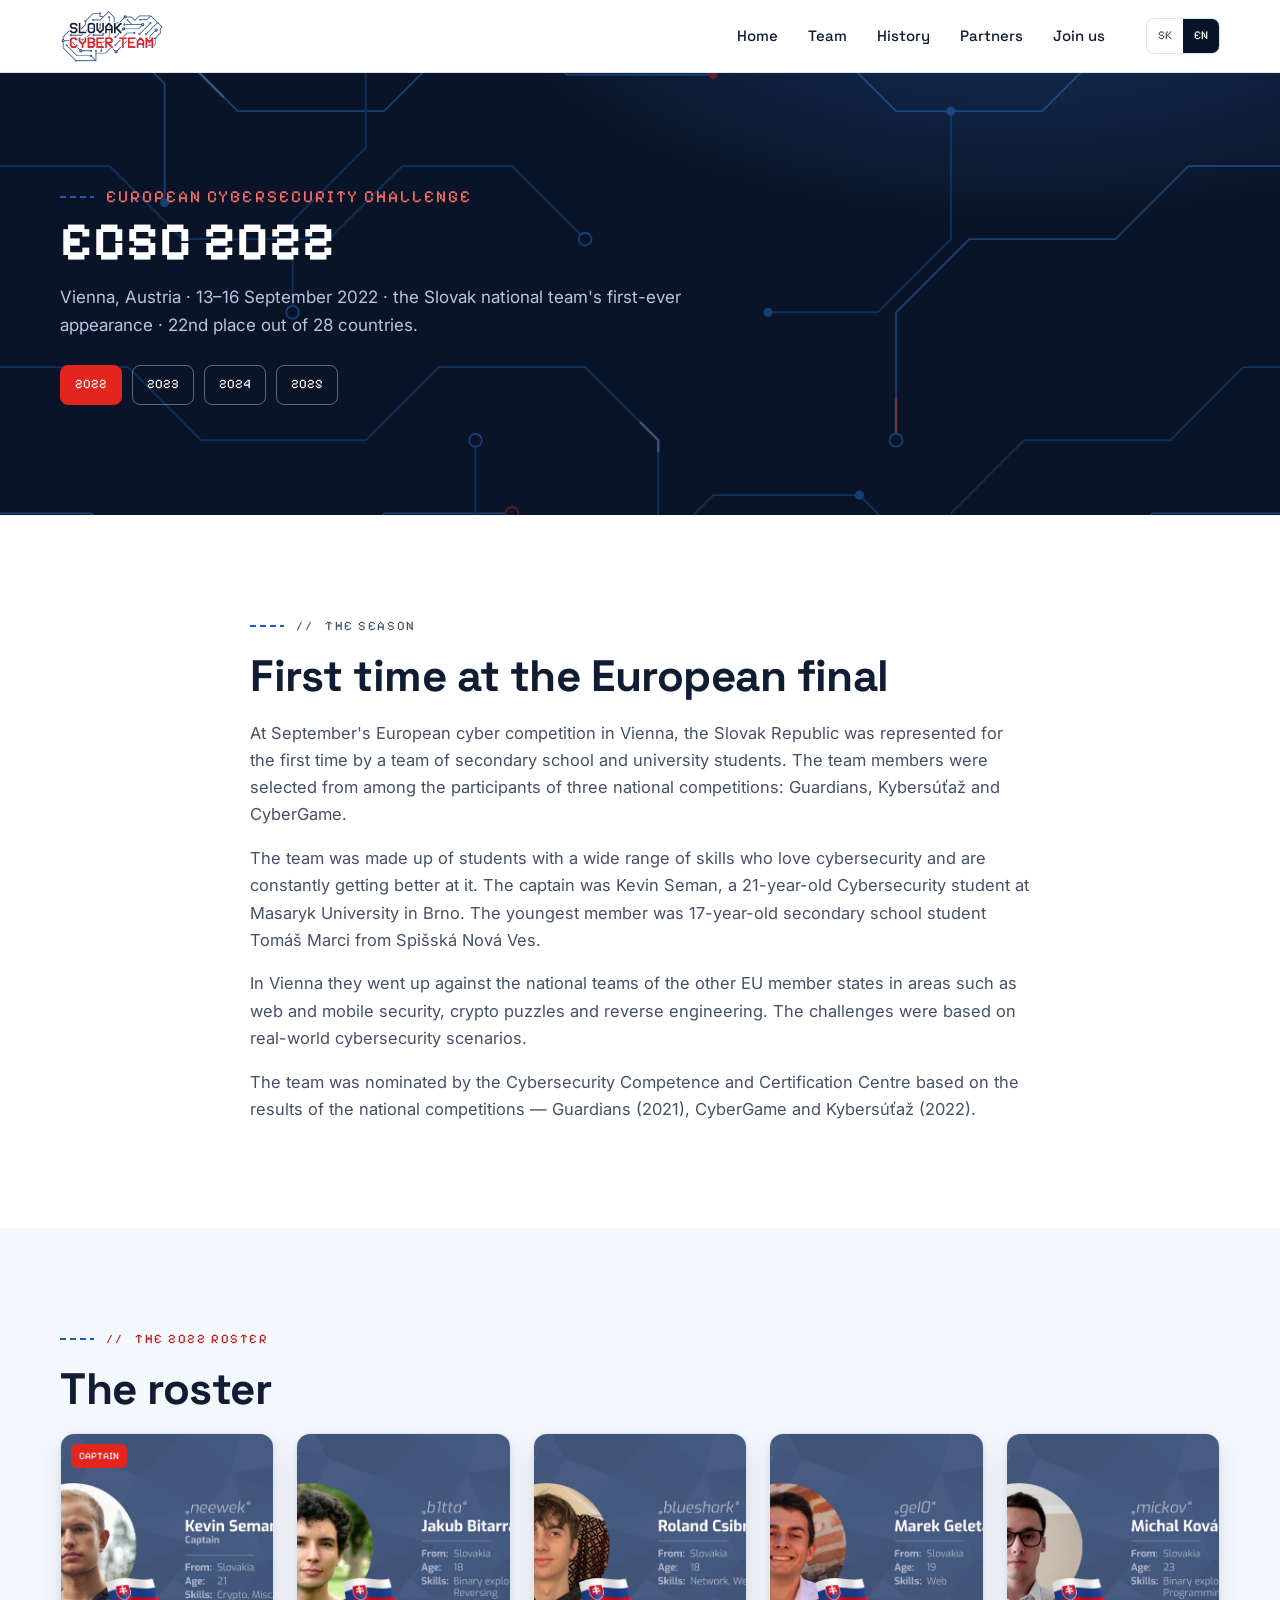
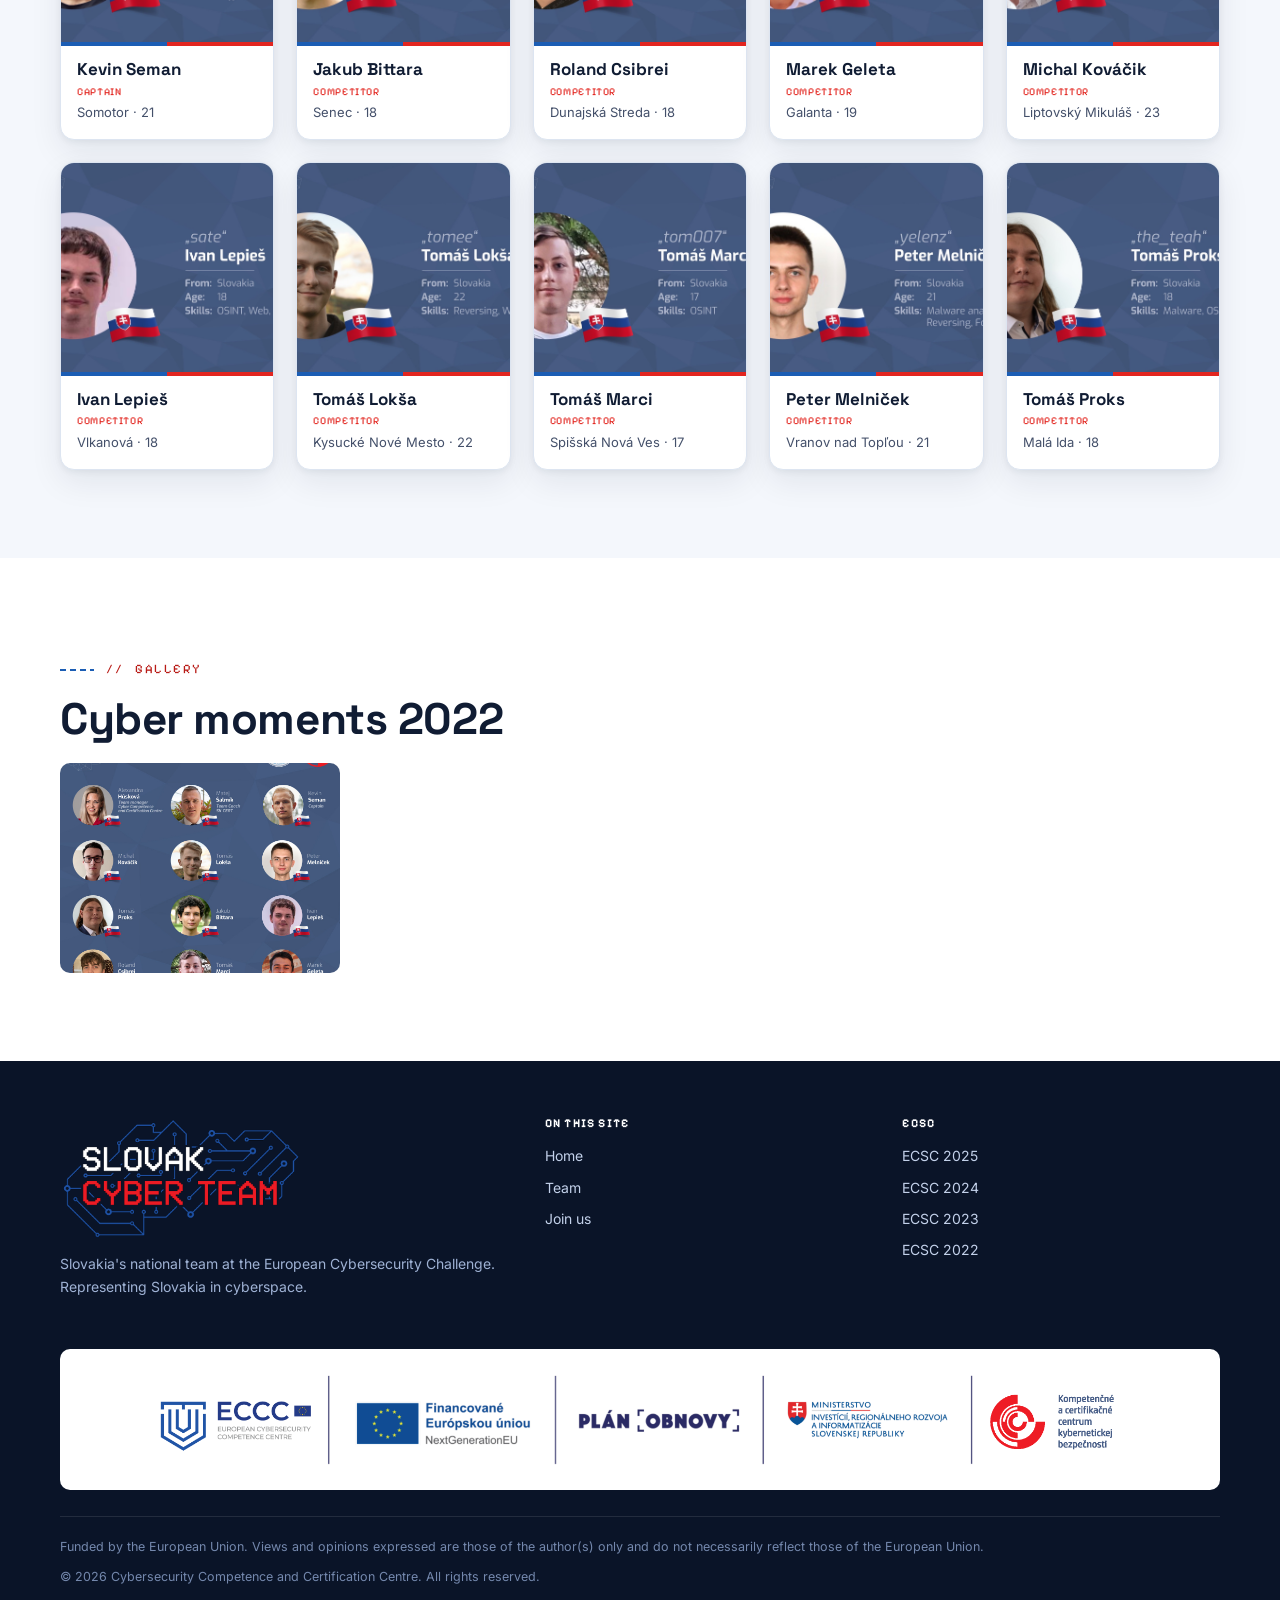
==== ecsc-2022.html @ 3be80166 "Placements on year cards, player CTF categories, Pixelify Sans (Slovak glyphs), gallery cleanup - Ye" ====
<!DOCTYPE html>
<html lang="sk">
<head>
<meta charset="UTF-8">
<meta name="viewport" content="width=device-width, initial-scale=1.0">
<title>ECSC 2022 Viedeň | Slovak Cyber Team</title>
<meta name="description" content="ECSC 2022 vo Viedni: historicky prvá účasť slovenského národného tímu na európskom finále European Cybersecurity Challenge.">
<link rel="canonical" href="https://cyberteam.sk/ecsc-2022.html">
<link rel="icon" type="image/svg+xml" href="assets/favicon.svg">
<link rel="preconnect" href="https://fonts.googleapis.com">
<link rel="preconnect" href="https://fonts.gstatic.com" crossorigin>
<link href="https://fonts.googleapis.com/css2?family=Pixelify+Sans:wght@400;700&family=Space+Grotesk:wght@500;600;700&family=Inter:wght@400;500;600&display=swap" rel="stylesheet">
<link rel="stylesheet" href="css/style.css">
</head>
<body>

<header class="site-header">
  <div class="container site-header__inner">
    <a class="brand" href="index.html" aria-label="Slovak Cyber Team — domov" data-i18n-aria="aria.brand">
      <img src="assets/img/logo_sct_light.png" alt="Slovak Cyber Team" width="1400" height="710">
    </a>
    <nav class="site-nav" aria-label="Hlavná navigácia" data-i18n-aria="aria.mainnav">
      <a href="index.html" data-i18n="nav.home">Domov</a>
      <a href="index.html#tim" data-i18n="nav.team">Tím</a>
      <a href="index.html#historia" data-i18n="nav.history">História</a>
      <a href="index.html#partneri" data-i18n="nav.partners">Partneri</a>
      <a href="index.html#pridaj-sa" data-i18n="nav.join">Pridaj sa</a>
    </nav>
    <div class="lang-toggle" role="group" aria-label="Jazyk / Language">
      <button type="button" data-lang="sk" aria-pressed="true">SK</button>
      <button type="button" data-lang="en" aria-pressed="false">EN</button>
    </div>
    <button class="nav-burger" aria-label="Menu" aria-expanded="false">
      <span></span><span></span><span></span>
    </button>
  </div>
</header>

<main>
  <section class="page-hero">
    <img class="hero__circuit" src="assets/circuit.svg" alt="" aria-hidden="true">
    <div class="container page-hero__inner">
      <p class="kicker">European Cybersecurity Challenge</p>
      <h1>ECSC 2022</h1>
      <p data-i18n="hero.sub">Viedeň, Rakúsko · 13. – 16. septembra 2022 · historicky prvá účasť slovenského národného tímu · 22. miesto z 28 krajín.</p>
      <nav class="year-nav" aria-label="Ročníky ECSC" data-i18n-aria="aria.years">
        <a href="ecsc-2022.html" aria-current="page">2022</a>
        <a href="ecsc-2023.html">2023</a>
        <a href="ecsc-2024.html">2024</a>
        <a href="ecsc-2025.html">2025</a>
      </nav>
    </div>
  </section>

  <section class="section">
    <div class="container prose">
      <p class="kicker">// <span data-i18n="story.kicker">o ročníku</span></p>
      <h2 class="section-title" data-i18n="story.title">Prvýkrát na európskom finále</h2>
      <p data-i18n="story.p1">Na septembrovej európskej kybersúťaži vo Viedni reprezentoval Slovenskú republiku po prvý raz tím študentov stredných a vysokých škôl. Členovia tímu boli vybraní spomedzi účastníkov troch národných súťaží: Guardians, Kybersúťaž a CyberGame.</p>
      <p data-i18n="story.p2">Tím pozostával zo študentov s rôznymi zručnosťami, ktorých kyberbezpečnosť baví a neustále sa v nej zlepšujú. Kapitánom bol Kevin Seman, 21-ročný študent kyberbezpečnosti na Masarykovej univerzite v Brne. Najmladším členom bol 17-ročný stredoškolák Tomáš Marci zo Spišskej Novej Vsi.</p>
      <p data-i18n="story.p3">Vo Viedni súťažili s národnými tímami členských štátov EÚ v oblastiach ako webová a mobilná bezpečnosť, krypto hádanky či reverzné inžinierstvo. Úlohy boli založené na reálnych príkladoch z kybernetickej bezpečnosti.</p>
      <p data-i18n="story.p4">Nomináciu tímu vykonalo Kompetenčné a certifikačné centrum kybernetickej bezpečnosti na základe výsledkov národných súťaží — Guardians (2021), CyberGame a Kybersúťaž (2022).</p>
    </div>
  </section>

  <section class="section section--paper">
    <div class="container">
      <p class="kicker">// <span data-i18n="roster.kicker">zostava 2022</span></p>
      <h2 class="section-title" data-i18n="roster.title">Zostava</h2>
      <div class="team-grid">
        <article class="member member--captain reveal"><div class="member__photo"><img src="assets/img/1728-4_CC-ecsc_team-video_01.jpg" alt="Kevin Seman" loading="lazy"></div><div class="member__body"><h3 class="member__name">Kevin Seman</h3><p class="member__role" data-i18n="role.captain">Kapitán</p><p class="member__affil">Somotor · 21</p></div></article>
        <article class="member reveal"><div class="member__photo"><img src="assets/img/1728-4_CC-ecsc_team-video_06.jpg" alt="Jakub Bittara" loading="lazy"></div><div class="member__body"><h3 class="member__name">Jakub Bittara</h3><p class="member__role" data-i18n="role.competitor">Súťažiaci</p><p class="member__affil">Senec · 18</p></div></article>
        <article class="member reveal"><div class="member__photo"><img src="assets/img/1728-4_CC-ecsc_team-video_05.jpg" alt="Roland Csibrei" loading="lazy"></div><div class="member__body"><h3 class="member__name">Roland Csibrei</h3><p class="member__role" data-i18n="role.competitor">Súťažiaci</p><p class="member__affil">Dunajská Streda · 18</p></div></article>
        <article class="member reveal"><div class="member__photo"><img src="assets/img/1728-4_CC-ecsc_team-video_10.jpg" alt="Marek Geleta" loading="lazy"></div><div class="member__body"><h3 class="member__name">Marek Geleta</h3><p class="member__role" data-i18n="role.competitor">Súťažiaci</p><p class="member__affil">Galanta · 19</p></div></article>
        <article class="member reveal"><div class="member__photo"><img src="assets/img/1728-4_CC-ecsc_team-video_09.jpg" alt="Michal Kováčik" loading="lazy"></div><div class="member__body"><h3 class="member__name">Michal Kováčik</h3><p class="member__role" data-i18n="role.competitor">Súťažiaci</p><p class="member__affil">Liptovský Mikuláš · 23</p></div></article>
        <article class="member reveal"><div class="member__photo"><img src="assets/img/1728-4_CC-ecsc_team-video_03.jpg" alt="Ivan Lepieš" loading="lazy"></div><div class="member__body"><h3 class="member__name">Ivan Lepieš</h3><p class="member__role" data-i18n="role.competitor">Súťažiaci</p><p class="member__affil">Vlkanová · 18</p></div></article>
        <article class="member reveal"><div class="member__photo"><img src="assets/img/1728-4_CC-ecsc_team-video_04.jpg" alt="Tomáš Lokša" loading="lazy"></div><div class="member__body"><h3 class="member__name">Tomáš Lokša</h3><p class="member__role" data-i18n="role.competitor">Súťažiaci</p><p class="member__affil">Kysucké Nové Mesto · 22</p></div></article>
        <article class="member reveal"><div class="member__photo"><img src="assets/img/1728-4_CC-ecsc_team-video_08.jpg" alt="Tomáš Marci" loading="lazy"></div><div class="member__body"><h3 class="member__name">Tomáš Marci</h3><p class="member__role" data-i18n="role.competitor">Súťažiaci</p><p class="member__affil">Spišská Nová Ves · 17</p></div></article>
        <article class="member reveal"><div class="member__photo"><img src="assets/img/1728-4_CC-ecsc_team-video_02.jpg" alt="Peter Melniček" loading="lazy"></div><div class="member__body"><h3 class="member__name">Peter Melniček</h3><p class="member__role" data-i18n="role.competitor">Súťažiaci</p><p class="member__affil">Vranov nad Topľou · 21</p></div></article>
        <article class="member reveal"><div class="member__photo"><img src="assets/img/1728-4_CC-ecsc_team-video_07.jpg" alt="Tomáš Proks" loading="lazy"></div><div class="member__body"><h3 class="member__name">Tomáš Proks</h3><p class="member__role" data-i18n="role.competitor">Súťažiaci</p><p class="member__affil">Malá Ida · 18</p></div></article>
      </div>
    </div>
  </section>

  <section class="section">
    <div class="container">
      <p class="kicker">// <span data-i18n="gal.kicker">galéria</span></p>
      <h2 class="section-title" data-i18n="gal.title">Kyber momenty 2022</h2>
      <div class="gallery">
        <a href="assets/img/1728-4_CC-ecsc_team_07.jpg" class="reveal"><img src="assets/img/1728-4_CC-ecsc_team_07.jpg" alt="Oficiálna zostava slovenského tímu na ECSC 2022" data-i18n-alt="alt.gal1" loading="lazy"></a>
      </div>
    </div>
  </section>
</main>

<footer class="site-footer">
  <div class="container">
    <div class="site-footer__grid">
      <div>
        <img class="footer-logo" src="assets/img/logo_sct.png" alt="Slovak Cyber Team" width="1400" height="710">
        <p data-i18n="foot.about">Národný tím Slovenska na European Cybersecurity Challenge. Reprezentujeme Slovensko v kyberpriestore.</p>
      </div>
      <div>
        <h3 data-i18n="foot.site">Na stránke</h3>
        <ul>
          <li><a href="index.html" data-i18n="nav.home">Domov</a></li>
          <li><a href="index.html#tim" data-i18n="nav.team">Tím</a></li>
          <li><a href="index.html#pridaj-sa" data-i18n="nav.join">Pridaj sa</a></li>
        </ul>
      </div>
      <div>
        <h3>ECSC</h3>
        <ul>
          <li><a href="ecsc-2025.html">ECSC 2025</a></li>
          <li><a href="ecsc-2024.html">ECSC 2024</a></li>
          <li><a href="ecsc-2023.html">ECSC 2023</a></li>
          <li><a href="ecsc-2022.html">ECSC 2022</a></li>
        </ul>
      </div>
    </div>
    <div class="eu-strip">
      <img src="assets/img/baner.png" alt="Logá: ECCC, Financované Európskou úniou NextGenerationEU, Plán obnovy, MIRRI SR, Kompetenčné a certifikačné centrum kybernetickej bezpečnosti" loading="lazy">
    </div>
    <div class="site-footer__legal">
      <span data-i18n="foot.funding">Financované Európskou úniou. Vyjadrené názory a postoje sú názormi autora(-ov) a nemusia nevyhnutne odrážať názory a stanoviská Európskej únie.</span>
      <span data-i18n="foot.copy">© 2026 Kompetenčné a certifikačné centrum kybernetickej bezpečnosti. Všetky práva vyhradené.</span>
    </div>
  </div>
</footer>

<div class="lightbox" id="lightbox" role="dialog" aria-modal="true" aria-label="Galéria" data-i18n-aria="aria.lightbox">
  <img src="" alt="">
  <button class="lb-close" aria-label="Zavrieť" data-i18n-aria="aria.close">✕</button>
  <button class="lb-prev" aria-label="Predchádzajúca" data-i18n-aria="aria.prev">‹</button>
  <button class="lb-next" aria-label="Ďalšia" data-i18n-aria="aria.next">›</button>
</div>

<script>
window.I18N_EN = {
  "_title": "ECSC 2022 Vienna | Slovak Cyber Team",
  "nav.home": "Home",
  "aria.mainnav": "Main navigation",
  "aria.brand": "Slovak Cyber Team — home",
  "aria.years": "ECSC editions",
  "aria.close": "Close",
  "aria.lightbox": "Photo gallery",
  "aria.prev": "Previous photo",
  "aria.next": "Next photo",
  "nav.team": "Team",
  "nav.history": "History",
  "nav.partners": "Partners",
  "nav.join": "Join us",
  "hero.sub": "Vienna, Austria · 13–16 September 2022 · the Slovak national team's first-ever appearance · 22nd place out of 28 countries.",
  "story.kicker": "the season",
  "story.title": "First time at the European final",
  "story.p1": "At September's European cyber competition in Vienna, the Slovak Republic was represented for the first time by a team of secondary school and university students. The team members were selected from among the participants of three national competitions: Guardians, Kybersúťaž and CyberGame.",
  "story.p2": "The team was made up of students with a wide range of skills who love cybersecurity and are constantly getting better at it. The captain was Kevin Seman, a 21-year-old Cybersecurity student at Masaryk University in Brno. The youngest member was 17-year-old secondary school student Tomáš Marci from Spišská Nová Ves.",
  "story.p3": "In Vienna they went up against the national teams of the other EU member states in areas such as web and mobile security, crypto puzzles and reverse engineering. The challenges were based on real-world cybersecurity scenarios.",
  "story.p4": "The team was nominated by the Cybersecurity Competence and Certification Centre based on the results of the national competitions — Guardians (2021), CyberGame and Kybersúťaž (2022).",
  "roster.kicker": "the 2022 roster",
  "roster.title": "The roster",
  "role.captain": "Captain",
  "role.competitor": "Competitor",
  "gal.kicker": "gallery",
  "gal.title": "Cyber moments 2022",
  "alt.gal1": "Official Slovak team roster for ECSC 2022",
  "foot.about": "Slovakia's national team at the European Cybersecurity Challenge. Representing Slovakia in cyberspace.",
  "foot.site": "On this site",
  "foot.funding": "Funded by the European Union. Views and opinions expressed are those of the author(s) only and do not necessarily reflect those of the European Union.",
  "foot.copy": "© 2026 Cybersecurity Competence and Certification Centre. All rights reserved."
};
</script>
<script src="js/i18n.js"></script>
<script src="js/main.js"></script>
</body>
</html>
---- css/style.css ----
/* ==========================================================================
   Slovak Cyber Team — style.css
   Light theme · white / red / blue · circuit motif · pixel accents
   ========================================================================== */

:root {
  /* Brand */
  --red: #e2251f;
  --red-dark: #b81b16;
  --blue: #1b5db4;
  --blue-bright: #2f7fe0;
  --blue-circuit: #1560a8;
  --navy: #0a1428;
  --navy-2: #0f1f3d;
  --ink: #101c33;
  --ink-soft: #44506a;

  /* Surfaces */
  --white: #ffffff;
  --paper: #f4f7fc;
  --line: #dde5f1;
  --card-shadow: 0 2px 6px rgba(16, 28, 51, .06), 0 12px 32px rgba(16, 28, 51, .08);
  --card-shadow-hover: 0 4px 10px rgba(16, 28, 51, .10), 0 20px 44px rgba(16, 28, 51, .14);

  /* Type */
  --font-pixel: 'Pixelify Sans', monospace;
  --font-head: 'Space Grotesk', system-ui, sans-serif;
  --font-body: 'Inter', system-ui, sans-serif;

  --radius: 14px;
  --header-h: 72px;
}

* { box-sizing: border-box; }

html { scroll-behavior: smooth; }
html:focus-within { scroll-behavior: smooth; }

body {
  margin: 0;
  font-family: var(--font-body);
  font-size: 16.5px;
  line-height: 1.65;
  color: var(--ink);
  background: var(--white);
  -webkit-font-smoothing: antialiased;
}

img { max-width: 100%; display: block; }

a { color: var(--blue); text-decoration: none; }
a:hover { color: var(--red); }

h1, h2, h3, h4 { font-family: var(--font-head); line-height: 1.15; margin: 0 0 .5em; }

.container { width: min(1160px, calc(100% - 48px)); margin-inline: auto; }

.section { padding: 88px 0; scroll-margin-top: var(--header-h); }
.section--paper { background: var(--paper); }
.section--dark { background: var(--navy); color: #e8eefb; }

/* Pixel kicker above section titles */
.kicker {
  font-family: var(--font-pixel);
  font-size: 13px;
  letter-spacing: .12em;
  text-transform: uppercase;
  color: var(--red-dark);
  display: flex;
  align-items: center;
  gap: 12px;
  margin-bottom: 14px;
}
.kicker::before {
  content: "";
  width: 34px; height: 2px;
  background: repeating-linear-gradient(90deg, var(--blue) 0 6px, transparent 6px 10px);
}
.section--dark .kicker { color: #ff6b66; }

.section-title {
  font-size: clamp(30px, 4.5vw, 44px);
  font-weight: 700;
  letter-spacing: -.01em;
  margin-bottom: 18px;
}
.section-lead { max-width: 720px; color: var(--ink-soft); margin-bottom: 40px; }
.section--dark .section-lead { color: #aebbd6; }

/* ==========================================================================
   Header
   ========================================================================== */

.site-header {
  position: sticky;
  top: 0;
  z-index: 100;
  background: rgba(255, 255, 255, .92);
  backdrop-filter: blur(10px);
  -webkit-backdrop-filter: blur(10px);
  border-bottom: 1px solid var(--line);
}

.site-header__inner {
  height: var(--header-h);
  display: flex;
  align-items: center;
  gap: 28px;
}

.brand {
  display: flex;
  align-items: center;
  flex-shrink: 0;
}
.brand img {
  height: 52px;
  width: auto;
  display: block;
  transition: transform .15s;
}
.brand:hover img { transform: scale(1.04); }

.site-nav { margin-left: auto; display: flex; align-items: center; gap: 4px; }
.site-nav a {
  font-family: var(--font-head);
  font-weight: 500;
  font-size: 15px;
  color: var(--ink);
  padding: 9px 13px;
  border-radius: 8px;
}
.site-nav a:hover { background: var(--paper); color: var(--red); }

/* Language toggle */
.lang-toggle {
  display: flex;
  flex-shrink: 0;
  border: 1.5px solid var(--line);
  border-radius: 8px;
  overflow: hidden;
  font-family: var(--font-pixel);
  font-size: 12px;
}
.lang-toggle button {
  appearance: none;
  border: 0;
  background: transparent;
  padding: 7px 11px;
  cursor: pointer;
  font: inherit;
  color: var(--ink-soft);
}
.lang-toggle button[aria-pressed="true"] { background: var(--navy); color: #fff; }

.nav-burger {
  display: none;
  appearance: none;
  background: none;
  border: 0;
  width: 44px; height: 44px;
  cursor: pointer;
  flex-direction: column;
  justify-content: center;
  align-items: center;
  gap: 5px;
  margin-left: auto;
}
.nav-burger span {
  width: 22px; height: 2.5px;
  background: var(--ink);
  border-radius: 2px;
  transition: transform .25s, opacity .25s;
}

/* ==========================================================================
   Hero
   ========================================================================== */

.hero {
  position: relative;
  background:
    radial-gradient(1200px 600px at 75% -10%, rgba(47, 127, 224, .25), transparent 60%),
    radial-gradient(900px 500px at 10% 110%, rgba(226, 37, 31, .18), transparent 60%),
    var(--navy);
  color: #fff;
  overflow: hidden;
}

.hero__circuit {
  position: absolute;
  inset: 0;
  width: 100%;
  height: 100%;
  object-fit: cover;
  opacity: .5;
  pointer-events: none;
}

.hero__inner {
  position: relative;
  padding: clamp(84px, 12vw, 150px) 0 clamp(72px, 9vw, 120px);
  display: grid;
  grid-template-columns: minmax(0, .85fr) minmax(0, 1.15fr);
  gap: 56px;
  align-items: center;
}

.hero__wordmark {
  font-family: var(--font-pixel);
  font-weight: 700;
  font-size: clamp(30px, 4.6vw, 58px);
  line-height: 1.02;
  margin: 0 0 18px;
  letter-spacing: .02em;
  text-shadow: 0 4px 30px rgba(0, 0, 0, .45);
}
.hero__wordmark .w { color: #fff; display: block; }
.hero__wordmark .r { color: var(--red); display: block; }
.hero__wordmark { position: relative; }
.hero__wordmark img {
  position: relative;
  width: min(560px, 100%);
  height: auto;
  filter: drop-shadow(0 10px 40px rgba(0, 0, 0, .45));
}
/* soft navy halo that quiets the circuit pattern behind the logo */
.hero__wordmark::before {
  content: "";
  position: absolute;
  inset: -48% -36%;
  background:
    radial-gradient(ellipse 52% 52% at 50% 50%, rgba(10, 20, 40, 1) 52%, rgba(10, 20, 40, 0) 78%),
    radial-gradient(ellipse 68% 68% at 50% 50%, rgba(10, 20, 40, .85) 40%, rgba(10, 20, 40, 0) 92%);
  pointer-events: none;
}

/* keep hero text above the logo halo (which is absolutely positioned) */
.hero__tagline, .hero__term, .hero__cta { position: relative; }

.hero__tagline {
  font-family: var(--font-head);
  font-size: clamp(17px, 2vw, 21px);
  color: #c3d1ea;
  max-width: 560px;
  margin-bottom: 14px;
}

.hero__term {
  font-family: var(--font-pixel);
  font-size: 14px;
  color: #7fd18b;
  margin-bottom: 34px;
  min-height: 22px;
}
.hero__term::before { content: "> "; color: #5a92d4; }
.hero__term .caret {
  display: inline-block;
  width: 9px; height: 16px;
  background: #7fd18b;
  vertical-align: -2px;
  margin-left: 3px;
  animation: blink 1s steps(1) infinite;
}
@keyframes blink { 50% { opacity: 0; } }

.hero__cta { display: flex; flex-wrap: wrap; gap: 14px; }

.btn {
  display: inline-flex;
  align-items: center;
  gap: 10px;
  font-family: var(--font-head);
  font-weight: 600;
  font-size: 16px;
  padding: 14px 26px;
  border-radius: 10px;
  border: 2px solid transparent;
  cursor: pointer;
  transition: transform .15s, box-shadow .15s, background .15s, color .15s;
}
.btn:active { transform: translateY(1px); }
.btn--red {
  background: var(--red);
  color: #fff;
  box-shadow: 0 8px 24px rgba(226, 37, 31, .35);
}
.btn--red:hover { background: var(--red-dark); color: #fff; transform: translateY(-2px); }
.btn--ghost {
  border-color: rgba(255, 255, 255, .4);
  color: #fff;
}
.btn--ghost:hover { border-color: #fff; color: #fff; background: rgba(255, 255, 255, .08); transform: translateY(-2px); }
.btn--blue { background: var(--blue); color: #fff; box-shadow: 0 8px 24px rgba(27, 93, 180, .3); }
.btn--blue:hover { background: var(--blue-bright); color: #fff; transform: translateY(-2px); }
.btn--outline-dark { border-color: var(--ink); color: var(--ink); }
.btn--outline-dark:hover { background: var(--ink); color: #fff; }

/* Hero photo deck — scrub with mouse / swipe on touch */
.hero__deck {
  position: relative;
  aspect-ratio: 768 / 654;
  width: 100%;
  max-width: 620px;
  cursor: pointer;
  touch-action: pan-y;
}
.hero__deck:focus-visible {
  outline: 3px solid var(--blue-bright);
  outline-offset: 6px;
  border-radius: var(--radius);
}
.deck-card {
  position: absolute;
  inset: 0;
  margin: 0;
  border-radius: var(--radius);
  overflow: hidden;
  border: 1px solid rgba(255, 255, 255, .14);
  box-shadow: 0 24px 70px rgba(0, 0, 0, .5);
  background: var(--navy-2);
  transition: transform .28s ease, filter .28s ease;
  will-change: transform;
}
.deck-card img { width: 100%; height: 100%; object-fit: cover; }
.deck-card figcaption {
  position: absolute;
  left: 0; right: 0; bottom: 0;
  padding: 14px 18px;
  font-family: var(--font-pixel);
  font-size: 11px;
  color: #fff;
  background: linear-gradient(transparent, rgba(6, 12, 26, .9));
}
@media (prefers-reduced-motion: reduce) {
  .deck-card { transition: none; }
}

/* Hero stats strip */
.hero-stats {
  position: relative;
  border-top: 1px solid rgba(255, 255, 255, .12);
  background: rgba(6, 12, 26, .55);
  backdrop-filter: blur(6px);
}
.hero-stats__inner {
  display: grid;
  grid-template-columns: repeat(4, 1fr);
  gap: 8px;
  padding: 22px 0;
}
.stat { text-align: center; padding: 8px 6px; }
.stat b {
  display: block;
  font-family: var(--font-pixel);
  font-size: clamp(22px, 3vw, 32px);
  color: #fff;
  line-height: 1.1;
}
.stat b .accent { color: var(--red); }
.stat span { font-size: 13px; color: #9fb2d4; }

/* ==========================================================================
   Result highlight
   ========================================================================== */

.result-card {
  display: grid;
  grid-template-columns: minmax(0, 1fr) minmax(0, 1fr);
  gap: 0;
  background: var(--navy);
  color: #e8eefb;
  border-radius: calc(var(--radius) + 4px);
  overflow: hidden;
  box-shadow: var(--card-shadow-hover);
}
.result-card__img img { width: 100%; height: 100%; object-fit: cover; }
.result-card__body { padding: clamp(28px, 4vw, 52px); align-self: center; }
.result-card__body h2, .result-card__body h3 {
  font-size: clamp(24px, 3vw, 34px);
  color: #fff;
}
.result-card__body p { color: #b7c5e0; }
.result-card__body .kicker { color: #ff6b66; }

/* ==========================================================================
   Team grid
   ========================================================================== */

.team-grid {
  display: grid;
  grid-template-columns: repeat(auto-fill, minmax(210px, 1fr));
  gap: 22px;
}

.member {
  background: var(--white);
  border: 1px solid var(--line);
  border-radius: var(--radius);
  overflow: hidden;
  box-shadow: var(--card-shadow);
  transition: transform .18s ease, box-shadow .18s ease, border-color .18s ease;
}
.member--clickable { cursor: pointer; }
.member:hover, .member:focus-visible {
  transform: translateY(-5px);
  box-shadow: var(--card-shadow-hover);
  border-color: var(--blue);
}
.member:focus-visible {
  outline: 3px solid var(--blue);
  outline-offset: 2px;
}

.member__photo {
  position: relative;
  aspect-ratio: 1;
  background: linear-gradient(160deg, #eef3fb, #e4ebf7);
  overflow: hidden;
}
.member__photo::after {
  content: "";
  position: absolute;
  inset: auto 0 0 0;
  height: 4px;
  background: linear-gradient(90deg, var(--blue) 0 50%, var(--red) 50% 100%);
}
.member__photo img { width: 100%; height: 100%; object-fit: cover; object-position: top; }

.member__body { padding: 14px 16px 16px; }
.member__name { font-family: var(--font-head); font-weight: 700; font-size: 17px; margin: 0; }
.member__role {
  font-family: var(--font-pixel);
  font-size: 10.5px;
  letter-spacing: .06em;
  text-transform: uppercase;
  color: var(--red);
  margin: 3px 0 2px;
}
.member__affil { font-size: 13px; color: var(--ink-soft); margin: 0; }

/* Captain badge */
.member--captain .member__photo::before {
  content: "CAPTAIN";
  position: absolute;
  top: 10px; left: 10px;
  z-index: 1;
  font-family: var(--font-pixel);
  font-size: 10px;
  background: var(--red);
  color: #fff;
  padding: 4px 8px;
  border-radius: 6px;
}

/* Staff row */
.staff-grid {
  display: grid;
  grid-template-columns: repeat(auto-fill, minmax(210px, 1fr));
  gap: 22px;
  margin-top: 40px;
}

/* Member modal */
.modal {
  position: fixed;
  inset: 0;
  z-index: 200;
  display: none;
  align-items: center;
  justify-content: center;
  padding: 24px;
  background: rgba(10, 20, 40, .7);
  backdrop-filter: blur(4px);
}
.modal.open { display: flex; }
.modal__card {
  background: #fff;
  border-radius: var(--radius);
  max-width: 640px;
  width: 100%;
  max-height: 86vh;
  overflow: auto;
  display: grid;
  grid-template-columns: 200px 1fr;
}
.modal__card img { width: 100%; height: 100%; object-fit: cover; }
.modal__body { padding: 26px 28px; }
.modal__body h3 { margin-bottom: 2px; }
.modal__body .member__role { margin-bottom: 12px; }
.modal__body p { font-size: 15px; color: var(--ink-soft); margin: 0; }
.modal__close {
  position: absolute;
  top: 18px; right: 18px;
  appearance: none;
  border: 0;
  width: 42px; height: 42px;
  border-radius: 50%;
  background: #fff;
  font-size: 20px;
  cursor: pointer;
  box-shadow: var(--card-shadow);
}

/* ==========================================================================
   Timeline (achievements + years)
   ========================================================================== */

.timeline { position: relative; margin: 0; padding: 0 0 0 30px; list-style: none; }
.timeline::before {
  content: "";
  position: absolute;
  left: 8px; top: 6px; bottom: 6px;
  width: 2px;
  background: repeating-linear-gradient(180deg, var(--blue) 0 8px, transparent 8px 14px);
}
.timeline li { position: relative; padding: 0 0 28px 18px; }
.timeline li::before {
  content: "";
  position: absolute;
  left: -30px; top: 6px;
  width: 14px; height: 14px;
  background: var(--white);
  border: 3px solid var(--red);
  border-radius: 3px;
  transform: rotate(45deg);
}
.timeline time {
  font-family: var(--font-pixel);
  font-size: 12px;
  color: var(--blue);
  text-transform: uppercase;
  letter-spacing: .08em;
  display: block;
  margin-bottom: 2px;
}
.timeline p { margin: 0; color: var(--ink-soft); }
.timeline b { color: var(--ink); }

/* Year cards */
.years-grid {
  display: grid;
  grid-template-columns: repeat(auto-fit, minmax(230px, 1fr));
  gap: 22px;
}
.year-card {
  position: relative;
  display: block;
  border-radius: var(--radius);
  overflow: hidden;
  border: 1px solid var(--line);
  background: var(--white);
  box-shadow: var(--card-shadow);
  transition: transform .18s, box-shadow .18s, border-color .18s;
  color: var(--ink);
}
.year-card:hover { transform: translateY(-5px); box-shadow: var(--card-shadow-hover); border-color: var(--red); color: var(--ink); }
.year-card__img { aspect-ratio: 16 / 10; overflow: hidden; background: var(--navy); }
.year-card__img img { width: 100%; height: 100%; object-fit: cover; transition: transform .3s; }
.year-card:hover .year-card__img img { transform: scale(1.04); }
.year-card__body { padding: 16px 18px 18px; }
.year-card__year { font-family: var(--font-pixel); font-size: 20px; color: var(--red); display: block; }
.year-card__meta { font-size: 14px; color: var(--ink-soft); }
.year-card__arrow {
  position: absolute;
  top: 14px; right: 14px;
  font-family: var(--font-pixel);
  background: rgba(255, 255, 255, .92);
  border-radius: 8px;
  padding: 4px 9px;
  font-size: 13px;
  color: var(--blue);
}

/* ==========================================================================
   Gallery
   ========================================================================== */

.gallery {
  display: grid;
  grid-template-columns: repeat(auto-fill, minmax(240px, 1fr));
  gap: 14px;
}
.gallery a {
  display: block;
  border-radius: 10px;
  overflow: hidden;
  aspect-ratio: 4 / 3;
  position: relative;
}
.gallery img {
  width: 100%; height: 100%;
  object-fit: cover;
  transition: transform .3s;
}
.gallery a:hover img { transform: scale(1.05); }
.gallery a::after {
  content: "+";
  position: absolute;
  inset: 0;
  display: grid;
  place-items: center;
  font-family: var(--font-pixel);
  font-size: 30px;
  color: #fff;
  background: rgba(10, 20, 40, 0);
  opacity: 0;
  transition: opacity .2s, background .2s;
}
.gallery a:hover::after { opacity: 1; background: rgba(10, 20, 40, .45); }

/* Lightbox */
.lightbox {
  position: fixed;
  inset: 0;
  z-index: 300;
  display: none;
  align-items: center;
  justify-content: center;
  background: rgba(6, 10, 22, .92);
  padding: 30px;
}
.lightbox.open { display: flex; }
.lightbox img {
  max-width: min(1200px, 92vw);
  max-height: 86vh;
  border-radius: 8px;
  box-shadow: 0 30px 90px rgba(0, 0, 0, .6);
}
.lightbox button {
  position: absolute;
  appearance: none;
  border: 0;
  background: rgba(255, 255, 255, .1);
  color: #fff;
  width: 48px; height: 48px;
  border-radius: 50%;
  font-size: 22px;
  cursor: pointer;
  transition: background .15s;
}
.lightbox button:hover { background: rgba(255, 255, 255, .25); }
.lightbox .lb-close { top: 22px; right: 22px; }
.lightbox .lb-prev { left: 22px; top: 50%; transform: translateY(-50%); }
.lightbox .lb-next { right: 22px; top: 50%; transform: translateY(-50%); }

/* ==========================================================================
   Partners
   ========================================================================== */

.partners-grid {
  display: grid;
  grid-template-columns: repeat(auto-fill, minmax(200px, 1fr));
  gap: 16px;
}
.partner {
  display: grid;
  place-items: center;
  text-align: center;
  min-height: 92px;
  padding: 18px 16px;
  background: var(--white);
  border: 1px solid var(--line);
  border-radius: 12px;
  font-family: var(--font-head);
  font-weight: 700;
  font-size: 17px;
  color: var(--ink);
  transition: transform .15s, border-color .15s, box-shadow .15s;
}
.partner:hover { transform: translateY(-3px); border-color: var(--blue); box-shadow: var(--card-shadow); color: var(--blue); }
.partner small { display: block; font-family: var(--font-body); font-weight: 400; font-size: 12px; color: var(--ink-soft); margin-top: 2px; }
.partner img {
  max-height: 48px;
  max-width: min(180px, 85%);
  width: auto;
  object-fit: contain;
  filter: grayscale(0);
  transition: transform .15s;
}
.partner--logo { padding: 22px 18px; }
.partner--logo:hover img { transform: scale(1.05); }

/* ==========================================================================
   Info cards (About ECSC)
   ========================================================================== */

.info-grid {
  display: grid;
  grid-template-columns: repeat(auto-fit, minmax(260px, 1fr));
  gap: 22px;
}
.info-card {
  background: rgba(255, 255, 255, .05);
  border: 1px solid rgba(255, 255, 255, .12);
  border-radius: var(--radius);
  padding: 26px 26px 24px;
}
.info-card__num {
  font-family: var(--font-pixel);
  font-size: 15px;
  color: var(--red);
  display: block;
  margin-bottom: 12px;
}
.info-card h3 { color: #fff; font-size: 20px; }
.info-card p { color: #aebbd6; font-size: 15px; margin: 0; }

/* ==========================================================================
   Join / CTA band
   ========================================================================== */

.join-band {
  position: relative;
  overflow: hidden;
  background:
    radial-gradient(800px 400px at 85% 20%, rgba(47, 127, 224, .3), transparent 60%),
    radial-gradient(600px 400px at 10% 90%, rgba(226, 37, 31, .22), transparent 60%),
    var(--navy);
  color: #fff;
  border-radius: calc(var(--radius) + 6px);
  padding: clamp(36px, 6vw, 72px);
  text-align: center;
}
.join-band h2 { font-size: clamp(26px, 4vw, 40px); color: #fff; }
.join-band p { color: #b7c5e0; max-width: 640px; margin: 0 auto 30px; }
.join-band .hero__cta { justify-content: center; }
.join-band .circuit-bg {
  position: absolute; inset: 0; width: 100%; height: 100%;
  object-fit: cover; opacity: .35; pointer-events: none;
}

.steps {
  display: grid;
  grid-template-columns: repeat(auto-fit, minmax(190px, 1fr));
  gap: 16px;
  max-width: 760px;
  margin: 0 auto 32px;
  text-align: left;
}
.step {
  background: rgba(255, 255, 255, .06);
  border: 1px solid rgba(255, 255, 255, .14);
  border-radius: 12px;
  padding: 16px 18px;
}
.step span {
  font-family: var(--font-pixel);
  font-size: 14px;
  color: var(--red);
  display: block;
  margin-bottom: 6px;
}
.step p { margin: 0; font-size: 14.5px; color: #dbe5f6; font-weight: 500; }

/* ==========================================================================
   Footer
   ========================================================================== */

.site-footer {
  background: var(--navy);
  color: #9fb2d4;
  padding: 56px 0 34px;
  font-size: 14px;
}
.site-footer__grid {
  display: grid;
  grid-template-columns: 1.4fr 1fr 1fr;
  gap: 40px;
  margin-bottom: 36px;
}
.site-footer h3 {
  font-family: var(--font-pixel);
  font-size: 12px;
  letter-spacing: .1em;
  text-transform: uppercase;
  color: #fff;
  margin-bottom: 14px;
}
.site-footer a { color: #c3d1ea; }
.site-footer a:hover { color: #ff6b66; }
.site-footer ul { list-style: none; margin: 0; padding: 0; }
.site-footer li { margin-bottom: 8px; }

.footer-brand {
  font-family: var(--font-pixel);
  font-size: 17px;
  line-height: 1.1;
  margin-bottom: 12px;
}
.footer-brand b { color: #fff; }
.footer-brand span { color: var(--red); }
.footer-logo {
  width: min(240px, 100%);
  height: auto;
  margin-bottom: 14px;
}

.socials { display: flex; gap: 10px; margin-top: 14px; }
.socials a {
  display: grid;
  place-items: center;
  width: 40px; height: 40px;
  border-radius: 10px;
  background: rgba(255, 255, 255, .07);
  border: 1px solid rgba(255, 255, 255, .12);
  transition: background .15s, transform .15s;
}
.socials a:hover { background: var(--red); transform: translateY(-2px); }
.socials svg { width: 18px; height: 18px; fill: #fff; }

.eu-strip {
  background: #fff;
  border-radius: 10px;
  padding: 14px 18px;
  margin-bottom: 26px;
}
.eu-strip img { width: 100%; max-width: 980px; margin-inline: auto; }

.site-footer__legal {
  border-top: 1px solid rgba(255, 255, 255, .1);
  padding-top: 20px;
  display: flex;
  flex-wrap: wrap;
  gap: 10px 24px;
  justify-content: space-between;
  font-size: 12.5px;
  color: #7488ad;
}

/* ==========================================================================
   Year archive pages
   ========================================================================== */

.page-hero {
  position: relative;
  background:
    radial-gradient(900px 400px at 80% -20%, rgba(47, 127, 224, .28), transparent 60%),
    var(--navy);
  color: #fff;
  overflow: hidden;
  padding: clamp(64px, 9vw, 110px) 0;
}
.page-hero .hero__circuit { opacity: .4; }
.page-hero__inner { position: relative; }
.page-hero .kicker { color: #ff6b66; }
.page-hero h1 { font-family: var(--font-pixel); font-size: clamp(30px, 5vw, 54px); margin-bottom: 10px; }
.page-hero p { color: #b7c5e0; max-width: 700px; font-size: 17px; margin: 0; }

.prose { max-width: 780px; }
.prose p { color: var(--ink-soft); }
.prose b, .prose strong { color: var(--ink); }

.year-nav { display: flex; flex-wrap: wrap; gap: 10px; margin-top: 26px; }
.year-nav a {
  font-family: var(--font-pixel);
  font-size: 13px;
  padding: 8px 14px;
  border: 1.5px solid rgba(255, 255, 255, .35);
  border-radius: 8px;
  color: #fff;
}
.year-nav a:hover, .year-nav a[aria-current="page"] { background: var(--red); border-color: var(--red); color: #fff; }

/* ==========================================================================
   Reveal animation
   ========================================================================== */

.reveal { opacity: 0; transform: translateY(22px); transition: opacity .6s ease, transform .6s ease; }
.reveal.visible { opacity: 1; transform: none; }

@media (prefers-reduced-motion: reduce) {
  html { scroll-behavior: auto; }
  .reveal { opacity: 1; transform: none; transition: none; }
  .hero__term .caret { animation: none; }
}

@media print {
  .reveal { opacity: 1 !important; transform: none !important; }
  .site-header, .hero__term, .nav-burger, .lang-toggle { display: none !important; }
}

/* ==========================================================================
   Responsive
   ========================================================================== */

@media (max-width: 960px) {
  .hero__inner { grid-template-columns: 1fr; gap: 40px; }
  .hero__deck { max-width: 520px; }
  .result-card { grid-template-columns: 1fr; }
  .site-footer__grid { grid-template-columns: 1fr 1fr; }
}

@media (max-width: 900px) {
  .site-nav {
    position: fixed;
    top: var(--header-h);
    left: 0; right: 0;
    background: #fff;
    border-bottom: 1px solid var(--line);
    flex-direction: column;
    align-items: stretch;
    padding: 12px 20px 18px;
    gap: 2px;
    display: none;
    box-shadow: 0 24px 40px rgba(16, 28, 51, .12);
  }
  .site-nav.open { display: flex; }
  .site-nav a { padding: 12px 10px; font-size: 17px; }
  .nav-burger { display: flex; }
  .lang-toggle { margin-left: auto; }
  .nav-burger { margin-left: 0; }
  .hero-stats__inner { grid-template-columns: repeat(2, 1fr); }
  .modal__card { grid-template-columns: 1fr; }
  .modal__card img { max-height: 300px; }
  .site-footer__grid { grid-template-columns: 1fr; gap: 28px; }
  .section { padding: 64px 0; }
}
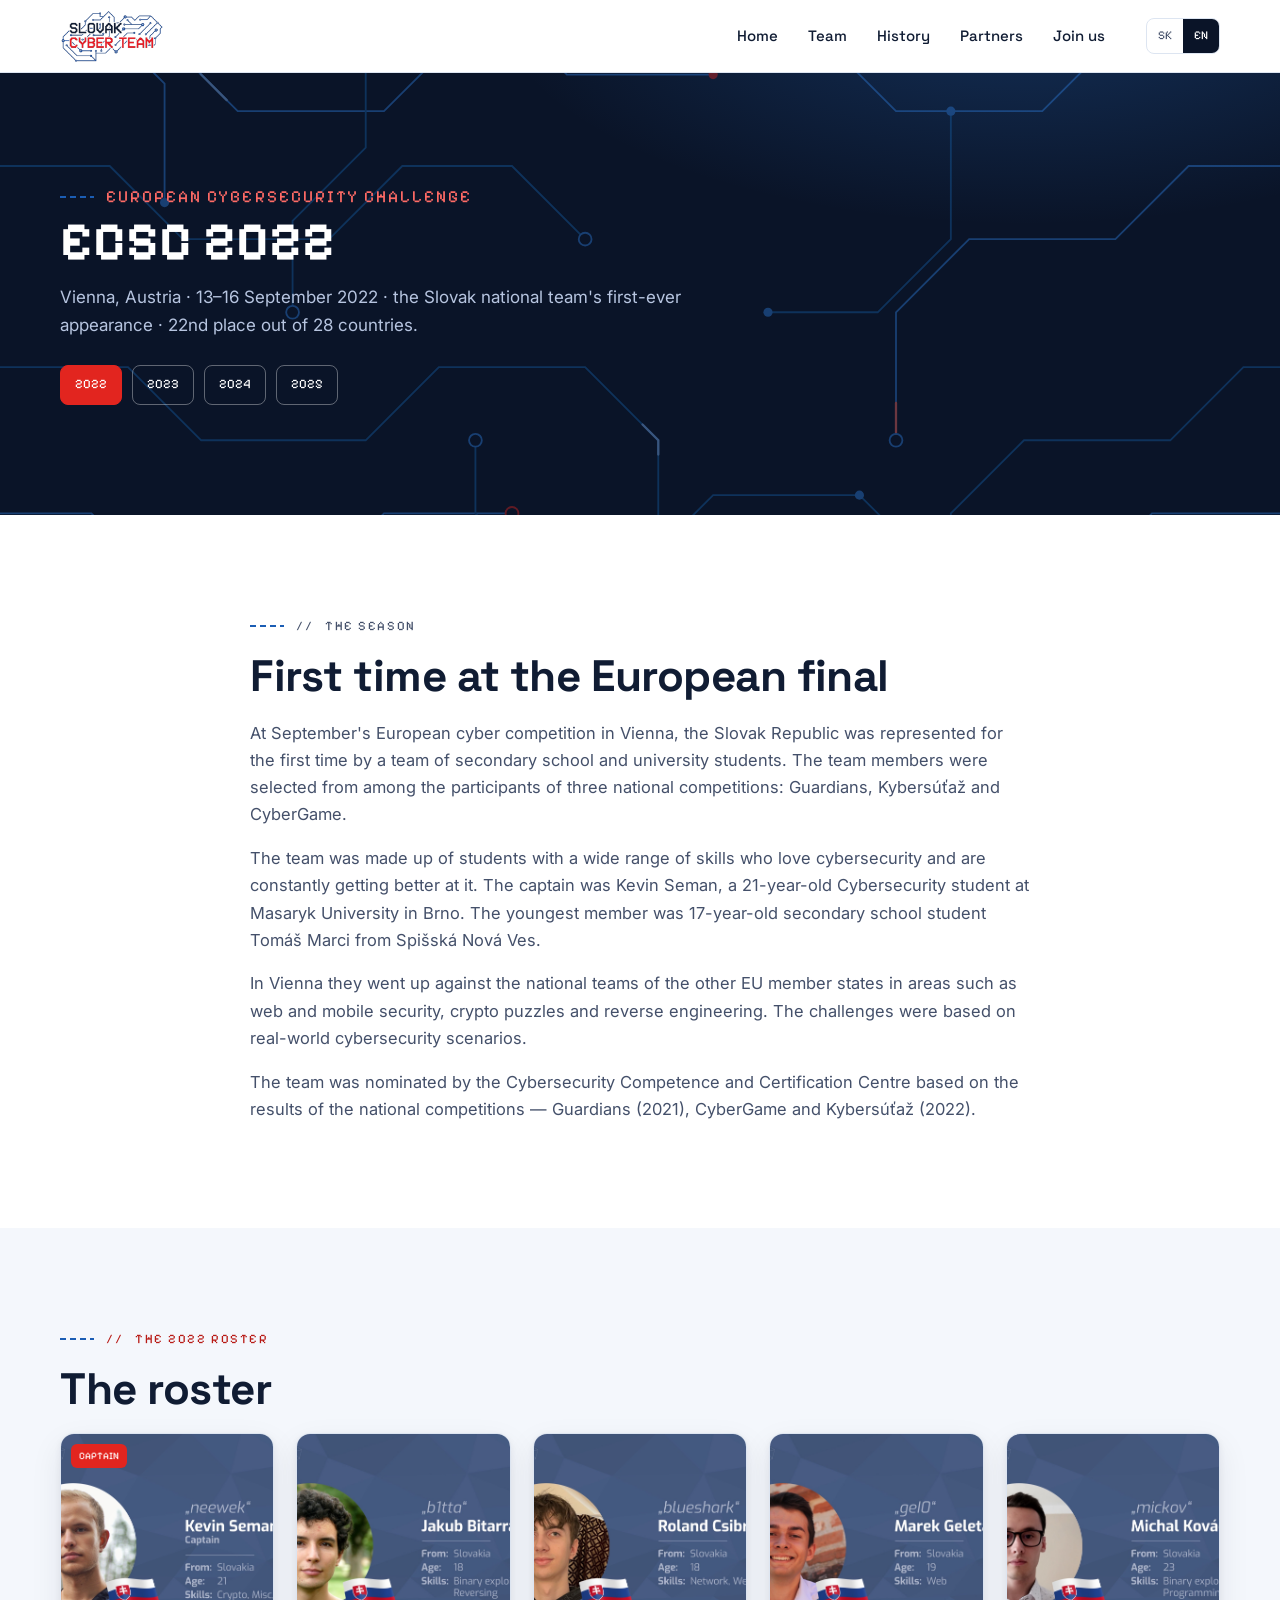
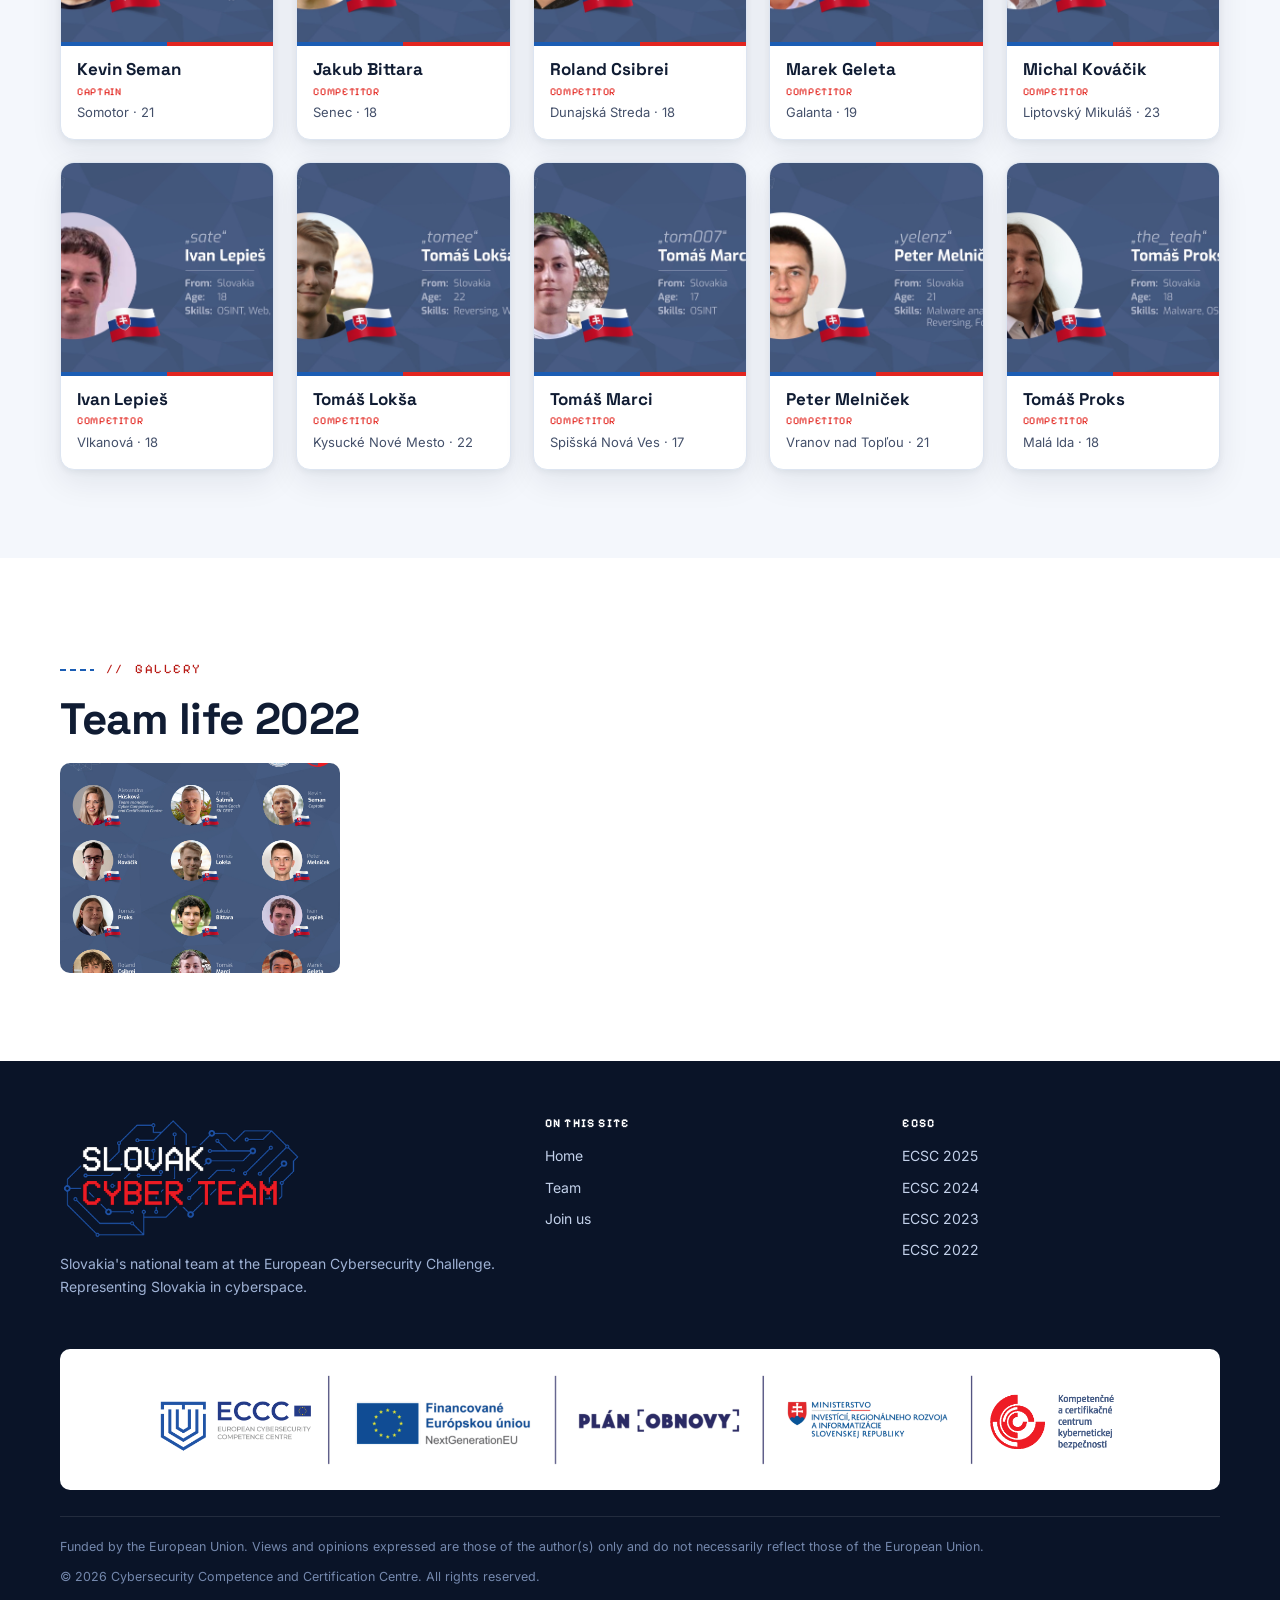
==== commit 0e984abb: "Rename year-page galleries to 'Zo života tímu' / 'Team life' too Co-Authored-By: Claude Fable 5 <nor" ====
--- a/ecsc-2022.html
+++ b/ecsc-2022.html
@@ -85,7 +85,7 @@
   <section class="section">
     <div class="container">
       <p class="kicker">// <span data-i18n="gal.kicker">galéria</span></p>
-      <h2 class="section-title" data-i18n="gal.title">Kyber momenty 2022</h2>
+      <h2 class="section-title" data-i18n="gal.title">Zo života tímu 2022</h2>
       <div class="gallery">
         <a href="assets/img/1728-4_CC-ecsc_team_07.jpg" class="reveal"><img src="assets/img/1728-4_CC-ecsc_team_07.jpg" alt="Oficiálna zostava slovenského tímu na ECSC 2022" data-i18n-alt="alt.gal1" loading="lazy"></a>
       </div>
@@ -162,7 +162,7 @@
   "role.captain": "Captain",
   "role.competitor": "Competitor",
   "gal.kicker": "gallery",
-  "gal.title": "Cyber moments 2022",
+  "gal.title": "Team life 2022",
   "alt.gal1": "Official Slovak team roster for ECSC 2022",
   "foot.about": "Slovakia's national team at the European Cybersecurity Challenge. Representing Slovakia in cyberspace.",
   "foot.site": "On this site",
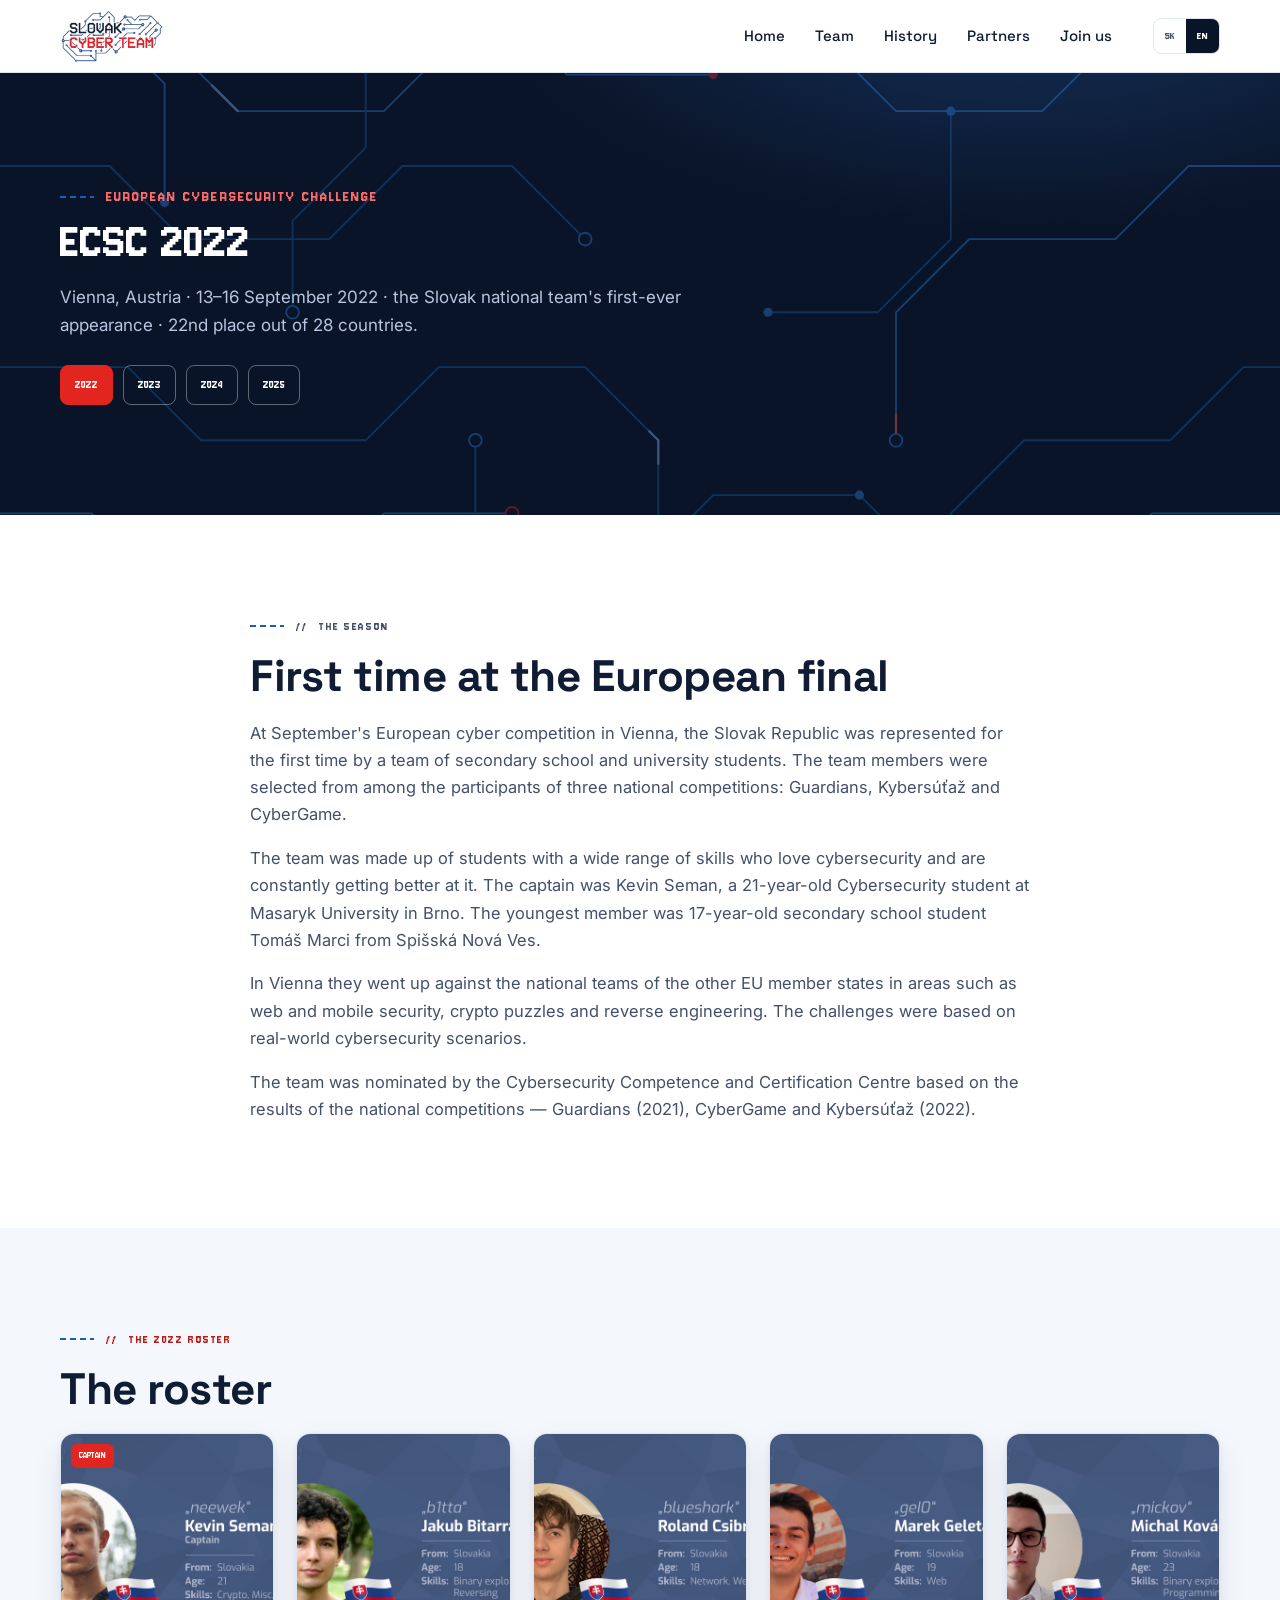
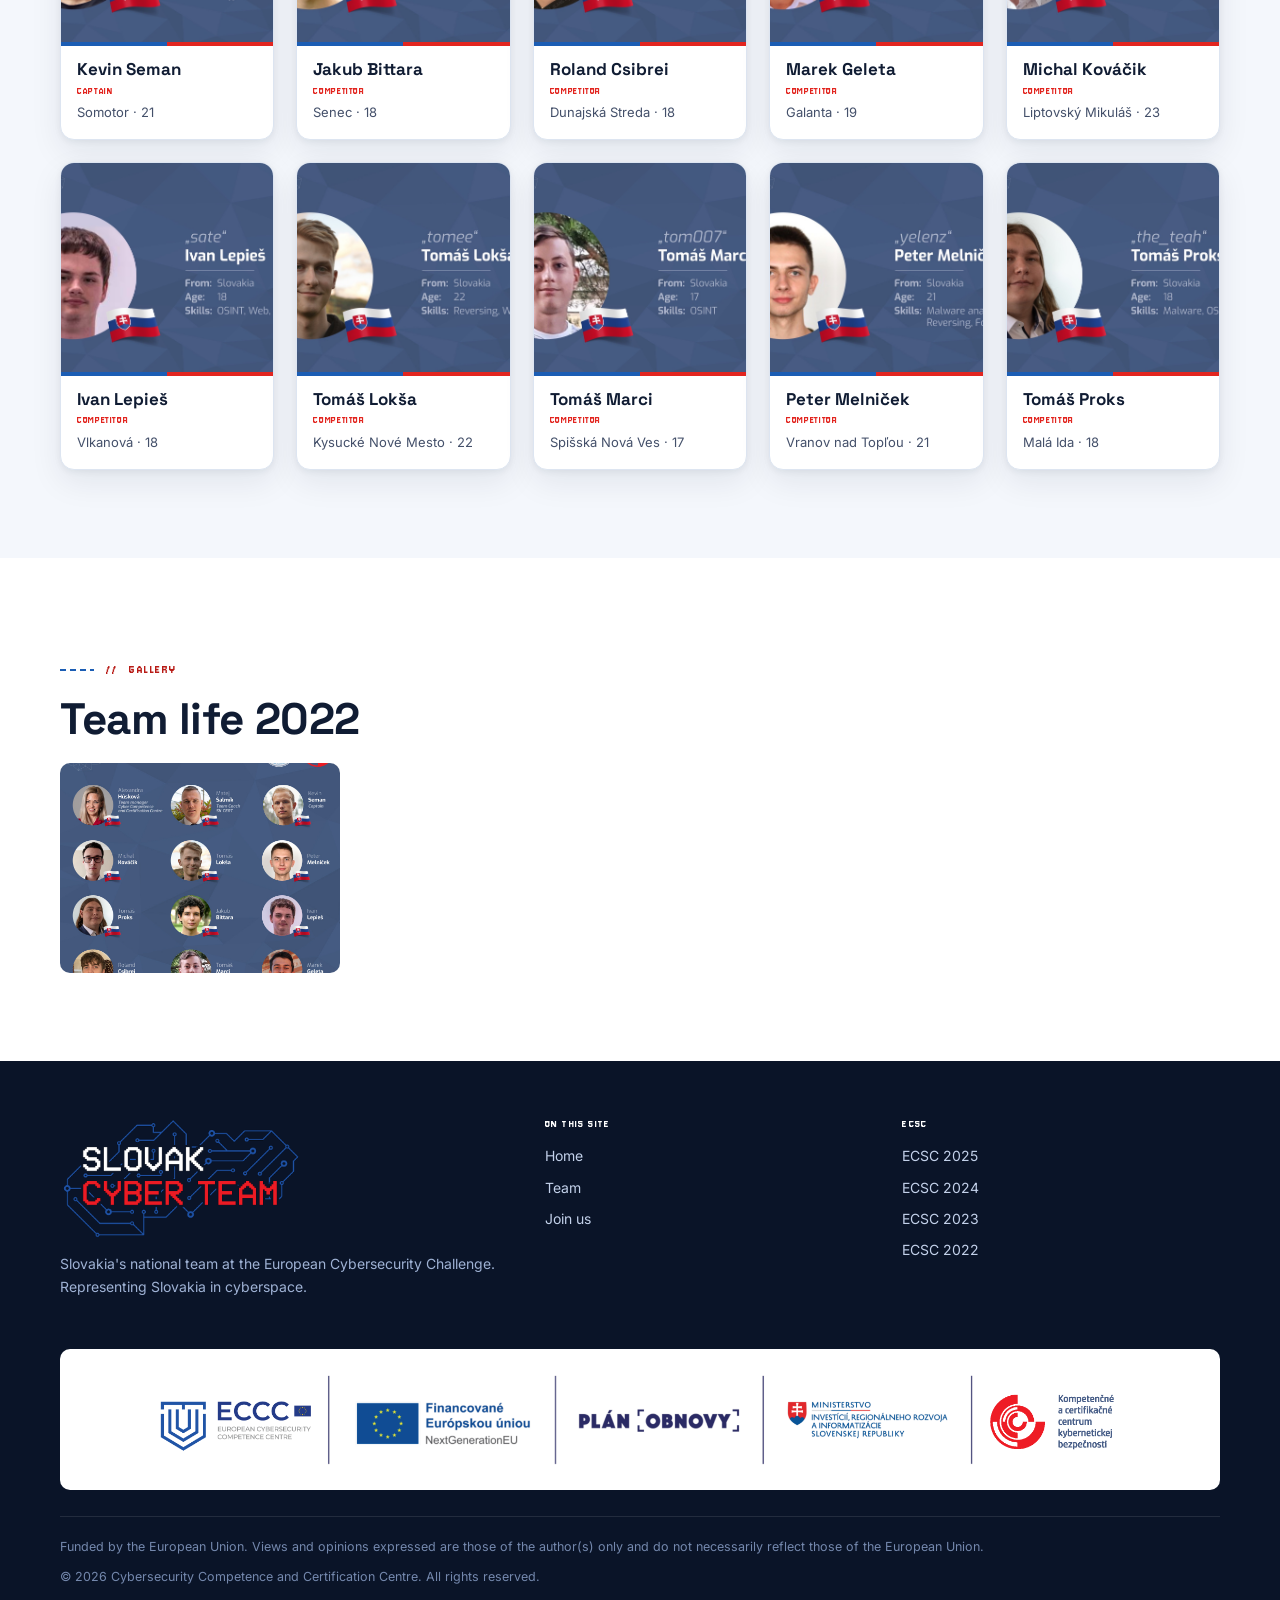
==== commit 98ed06c7: "Captain's category list on player cards; pixel font → Jersey 10 (proper Z/2 glyphs) - Categories per" ====
--- a/ecsc-2022.html
+++ b/ecsc-2022.html
@@ -9,7 +9,7 @@
 <link rel="icon" type="image/svg+xml" href="assets/favicon.svg">
 <link rel="preconnect" href="https://fonts.googleapis.com">
 <link rel="preconnect" href="https://fonts.gstatic.com" crossorigin>
-<link href="https://fonts.googleapis.com/css2?family=Pixelify+Sans:wght@400;700&family=Space+Grotesk:wght@500;600;700&family=Inter:wght@400;500;600&display=swap" rel="stylesheet">
+<link href="https://fonts.googleapis.com/css2?family=Jersey+10&family=Space+Grotesk:wght@500;600;700&family=Inter:wght@400;500;600&display=swap" rel="stylesheet">
 <link rel="stylesheet" href="css/style.css">
 </head>
 <body>
--- a/css/style.css
+++ b/css/style.css
@@ -23,7 +23,7 @@
   --card-shadow-hover: 0 4px 10px rgba(16, 28, 51, .10), 0 20px 44px rgba(16, 28, 51, .14);
 
   /* Type */
-  --font-pixel: 'Pixelify Sans', monospace;
+  --font-pixel: 'Jersey 10', monospace;
   --font-head: 'Space Grotesk', system-ui, sans-serif;
   --font-body: 'Inter', system-ui, sans-serif;
 
@@ -771,6 +771,7 @@
 }
 .site-footer h3 {
   font-family: var(--font-pixel);
+  font-weight: 400;
   font-size: 12px;
   letter-spacing: .1em;
   text-transform: uppercase;
@@ -844,7 +845,7 @@
 .page-hero .hero__circuit { opacity: .4; }
 .page-hero__inner { position: relative; }
 .page-hero .kicker { color: #ff6b66; }
-.page-hero h1 { font-family: var(--font-pixel); font-size: clamp(30px, 5vw, 54px); margin-bottom: 10px; }
+.page-hero h1 { font-family: var(--font-pixel); font-weight: 400; font-size: clamp(30px, 5vw, 54px); margin-bottom: 10px; }
 .page-hero p { color: #b7c5e0; max-width: 700px; font-size: 17px; margin: 0; }
 
 .prose { max-width: 780px; }
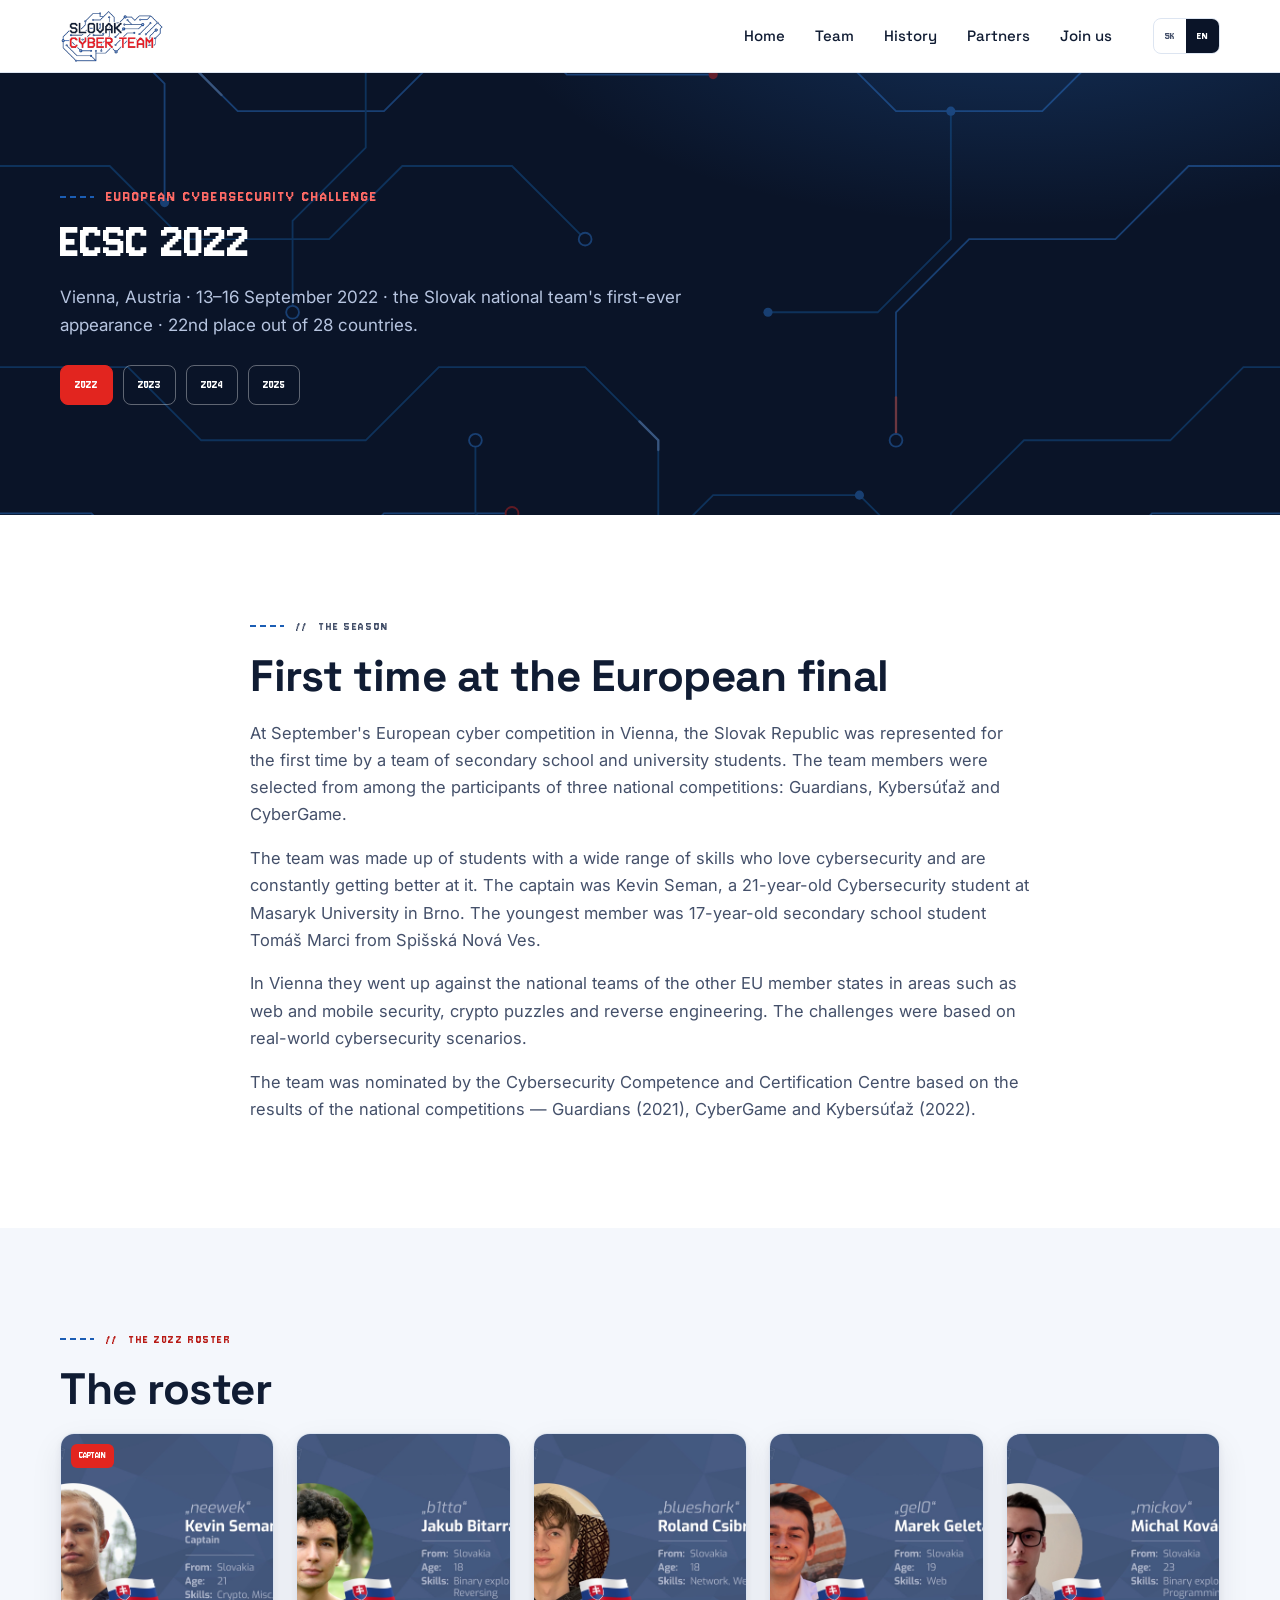
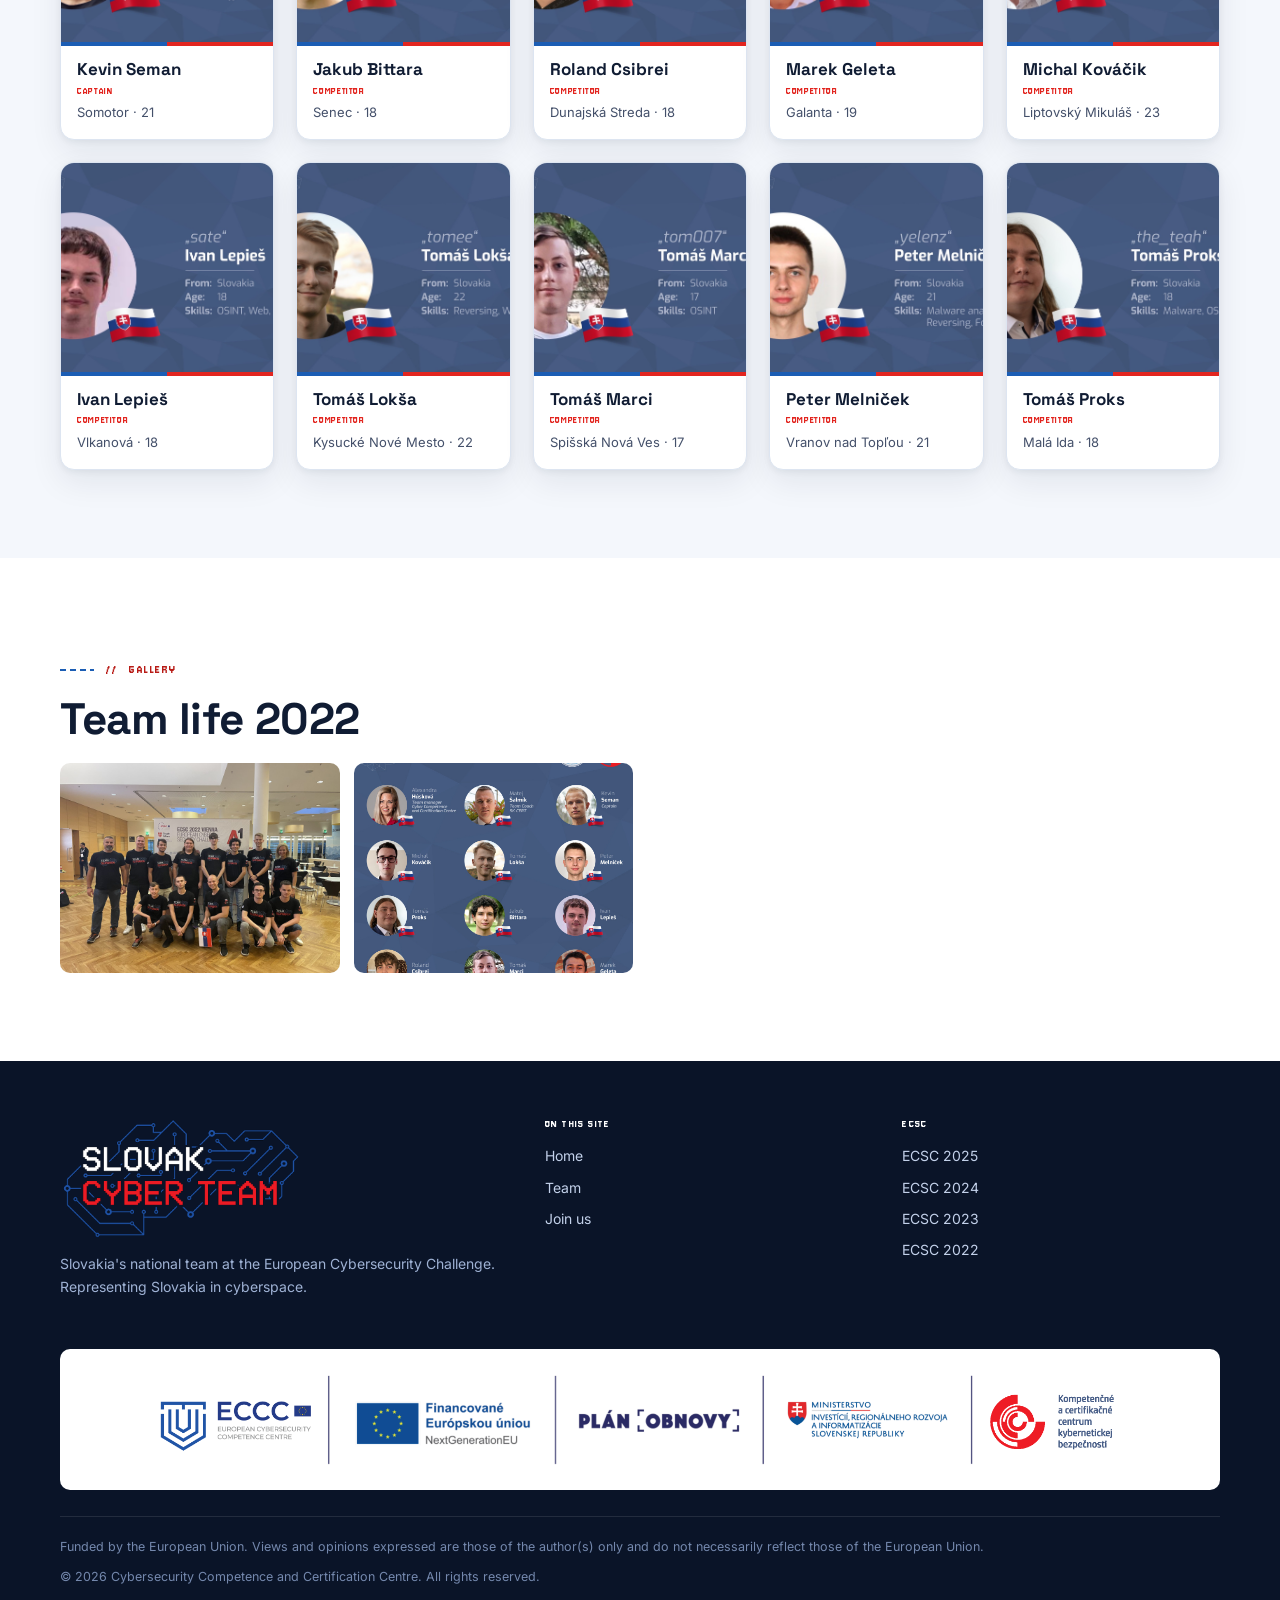
==== commit 204492dc: "Real team photos everywhere: hi-res hero, year cards 2022–2024, richer year galleries - Hero deck: h" ====
--- a/ecsc-2022.html
+++ b/ecsc-2022.html
@@ -87,6 +87,7 @@
       <p class="kicker">// <span data-i18n="gal.kicker">galéria</span></p>
       <h2 class="section-title" data-i18n="gal.title">Zo života tímu 2022</h2>
       <div class="gallery">
+        <a href="assets/img/tim_2022.jpg" class="reveal"><img src="assets/img/tim_2022.jpg" alt="Team Slovakia pred bannerom ECSC 2022 vo Viedni" data-i18n-alt="alt.gal0" loading="lazy"></a>
         <a href="assets/img/1728-4_CC-ecsc_team_07.jpg" class="reveal"><img src="assets/img/1728-4_CC-ecsc_team_07.jpg" alt="Oficiálna zostava slovenského tímu na ECSC 2022" data-i18n-alt="alt.gal1" loading="lazy"></a>
       </div>
     </div>
@@ -163,6 +164,7 @@
   "role.competitor": "Competitor",
   "gal.kicker": "gallery",
   "gal.title": "Team life 2022",
+  "alt.gal0": "Team Slovakia in front of the ECSC 2022 banner in Vienna",
   "alt.gal1": "Official Slovak team roster for ECSC 2022",
   "foot.about": "Slovakia's national team at the European Cybersecurity Challenge. Representing Slovakia in cyberspace.",
   "foot.site": "On this site",
--- a/css/style.css
+++ b/css/style.css
@@ -248,18 +248,21 @@
 
 .hero__term {
   font-family: var(--font-pixel);
-  font-size: 14px;
-  color: #7fd18b;
+  font-size: 24px;
+  letter-spacing: .02em;
+  color: #8ee89c;
+  text-shadow: 0 0 14px rgba(127, 209, 139, .5);
   margin-bottom: 34px;
-  min-height: 22px;
-}
-.hero__term::before { content: "> "; color: #5a92d4; }
+  min-height: 34px;
+}
+.hero__term::before { content: "> "; color: #6aa5e8; }
 .hero__term .caret {
   display: inline-block;
-  width: 9px; height: 16px;
-  background: #7fd18b;
-  vertical-align: -2px;
-  margin-left: 3px;
+  width: 12px; height: 22px;
+  background: #8ee89c;
+  box-shadow: 0 0 10px rgba(127, 209, 139, .6);
+  vertical-align: -3px;
+  margin-left: 4px;
   animation: blink 1s steps(1) infinite;
 }
 @keyframes blink { 50% { opacity: 0; } }
@@ -890,6 +893,11 @@
   .hero__deck { max-width: 520px; }
   .result-card { grid-template-columns: 1fr; }
   .site-footer__grid { grid-template-columns: 1fr 1fr; }
+}
+
+@media (max-width: 560px) {
+  .hero__term { font-size: 19px; min-height: 28px; }
+  .hero__term .caret { width: 10px; height: 18px; }
 }
 
 @media (max-width: 900px) {
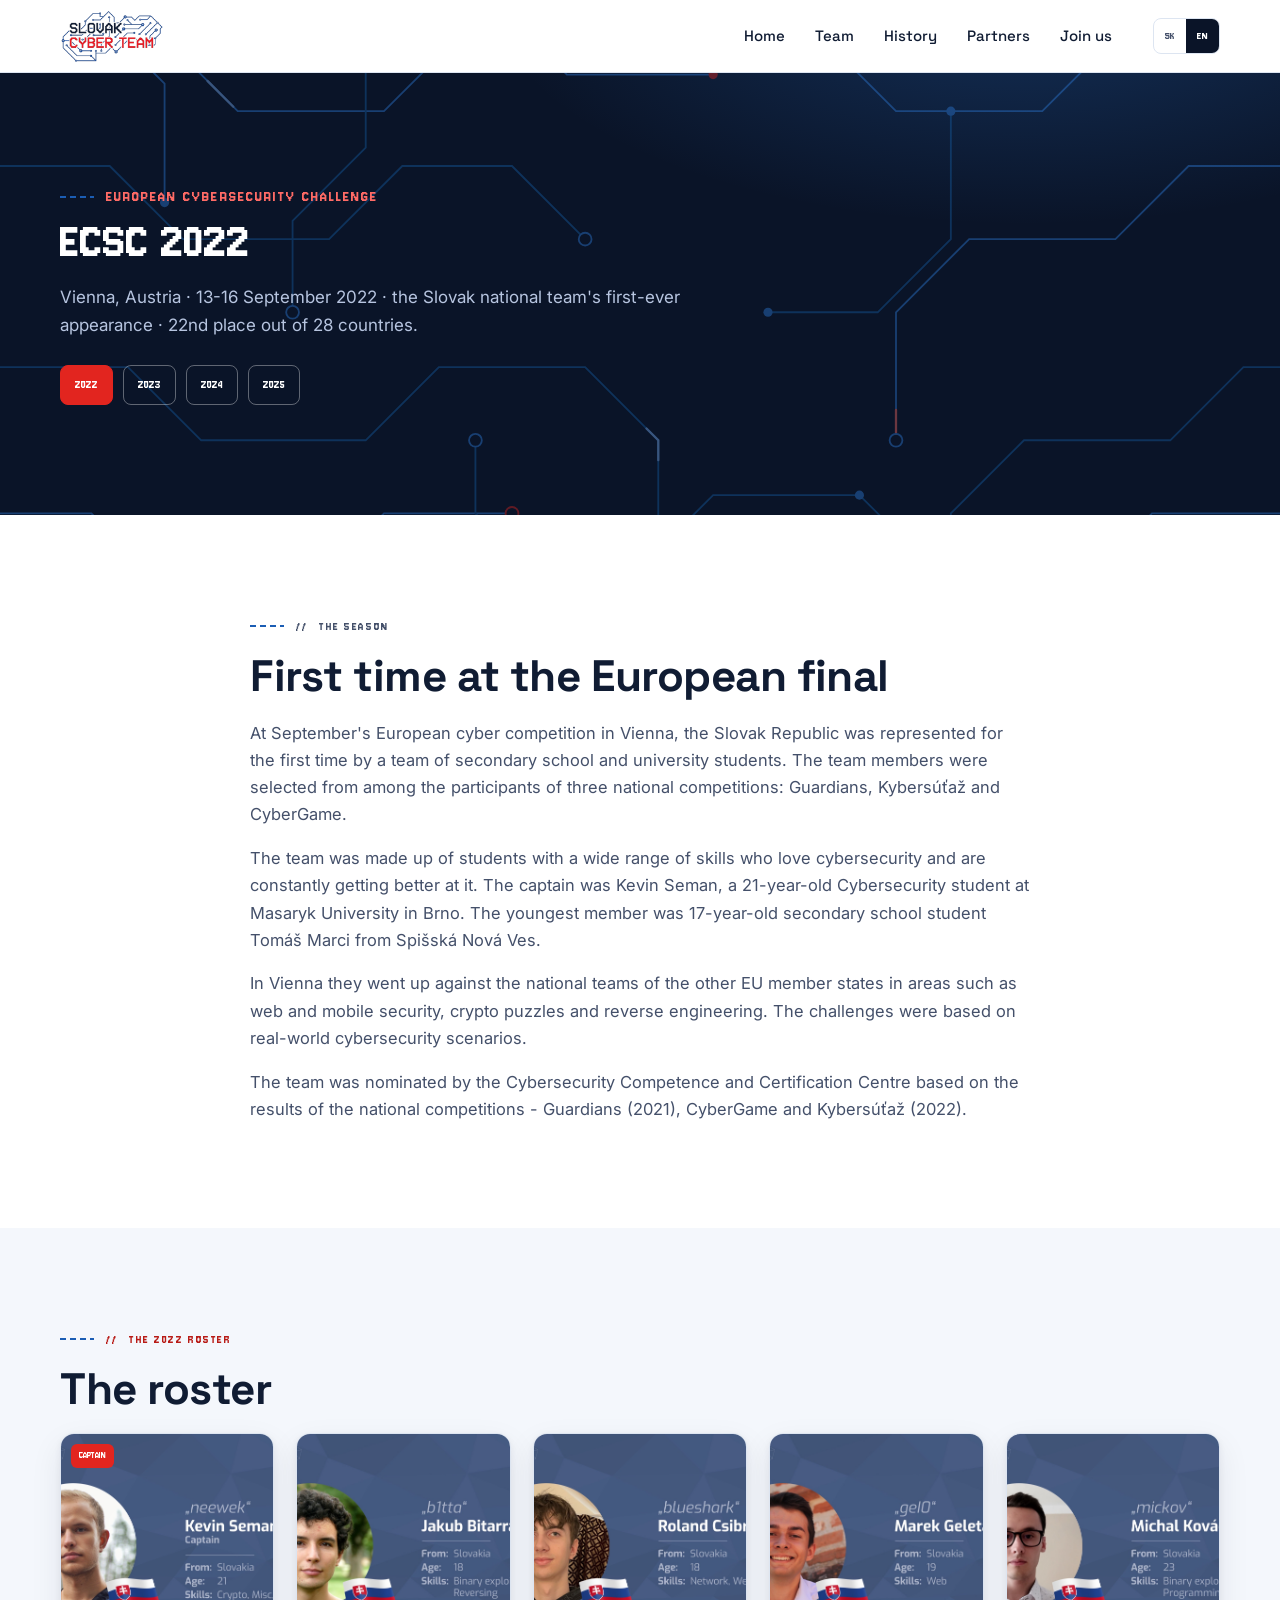
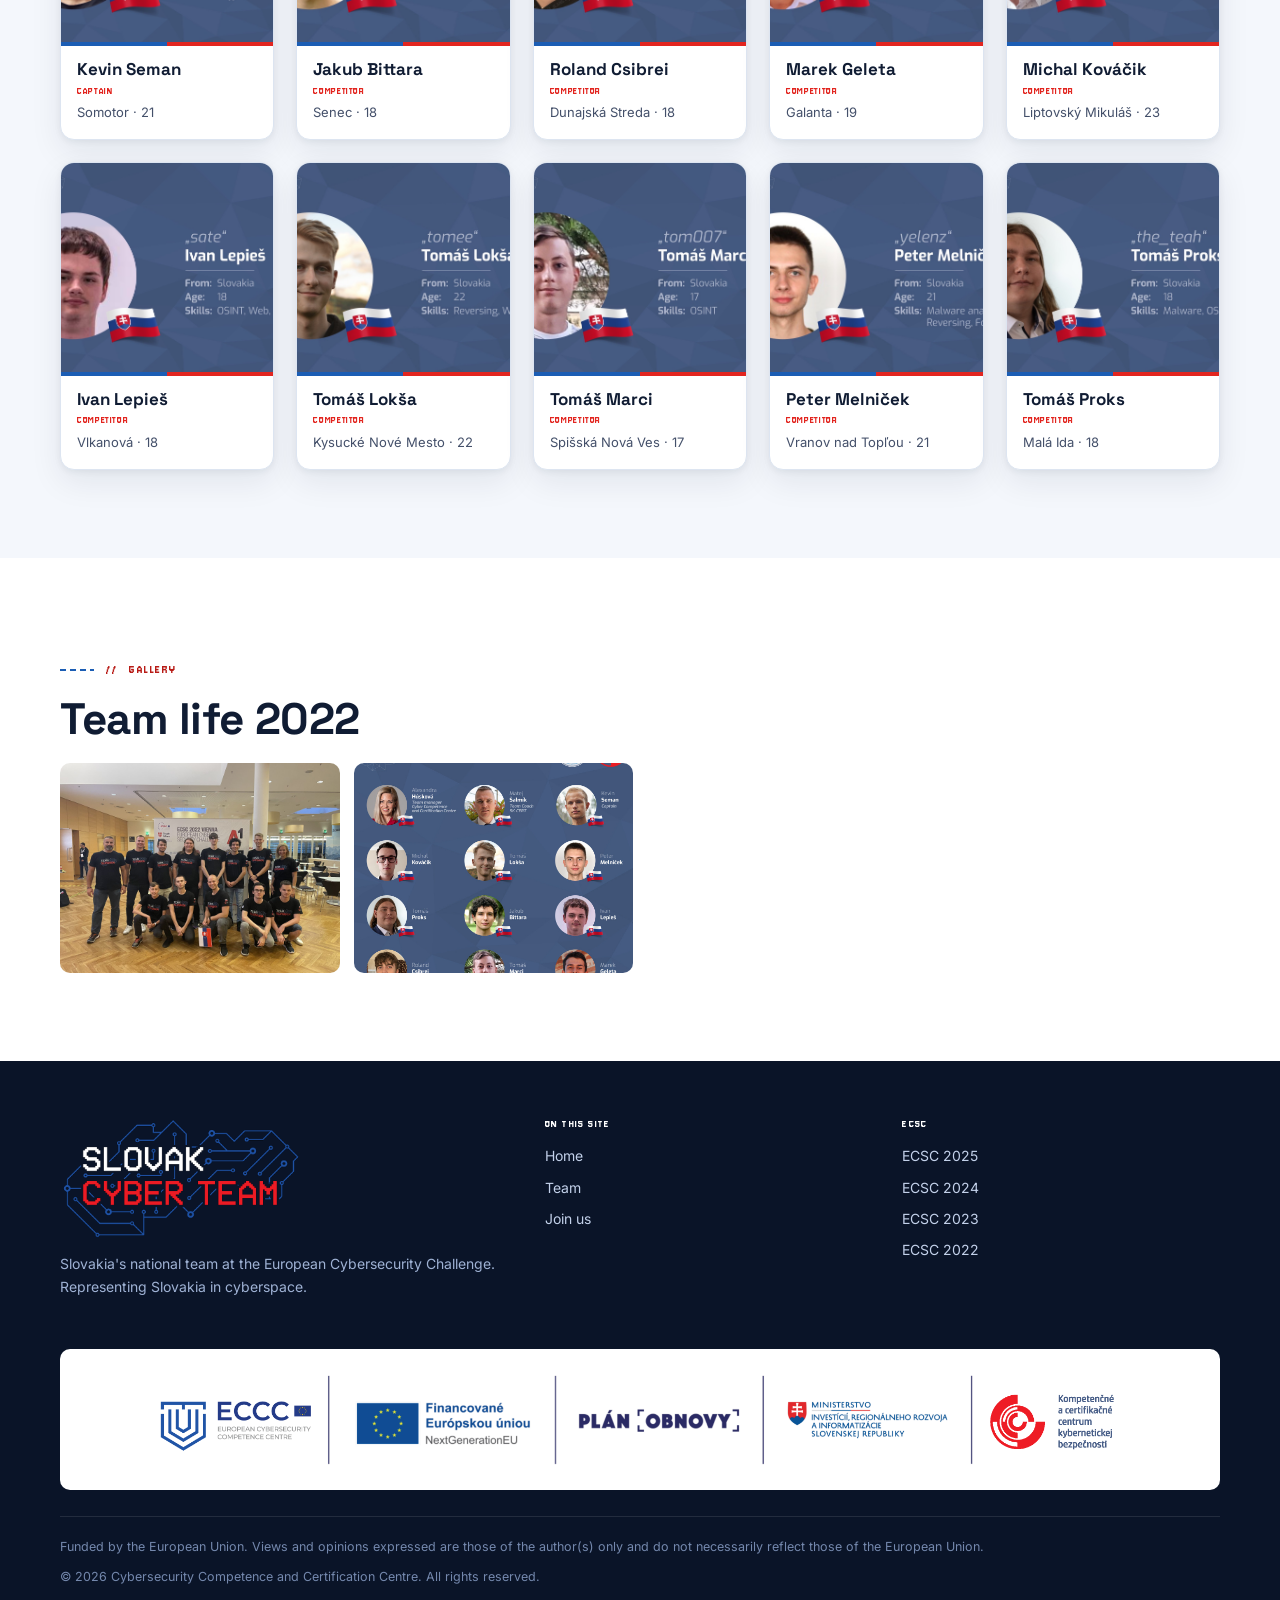
==== commit ce589bf5: "Feedback round: collapsible achievements, hyphens, EN reframe, mobile fixes, varied bios - Achieveme" ====
--- a/ecsc-2022.html
+++ b/ecsc-2022.html
@@ -16,7 +16,7 @@
 
 <header class="site-header">
   <div class="container site-header__inner">
-    <a class="brand" href="index.html" aria-label="Slovak Cyber Team — domov" data-i18n-aria="aria.brand">
+    <a class="brand" href="index.html" aria-label="Slovak Cyber Team - domov" data-i18n-aria="aria.brand">
       <img src="assets/img/logo_sct_light.png" alt="Slovak Cyber Team" width="1400" height="710">
     </a>
     <nav class="site-nav" aria-label="Hlavná navigácia" data-i18n-aria="aria.mainnav">
@@ -42,7 +42,7 @@
     <div class="container page-hero__inner">
       <p class="kicker">European Cybersecurity Challenge</p>
       <h1>ECSC 2022</h1>
-      <p data-i18n="hero.sub">Viedeň, Rakúsko · 13. – 16. septembra 2022 · historicky prvá účasť slovenského národného tímu · 22. miesto z 28 krajín.</p>
+      <p data-i18n="hero.sub">Viedeň, Rakúsko · 13. - 16. septembra 2022 · historicky prvá účasť slovenského národného tímu · 22. miesto z 28 krajín.</p>
       <nav class="year-nav" aria-label="Ročníky ECSC" data-i18n-aria="aria.years">
         <a href="ecsc-2022.html" aria-current="page">2022</a>
         <a href="ecsc-2023.html">2023</a>
@@ -59,7 +59,7 @@
       <p data-i18n="story.p1">Na septembrovej európskej kybersúťaži vo Viedni reprezentoval Slovenskú republiku po prvý raz tím študentov stredných a vysokých škôl. Členovia tímu boli vybraní spomedzi účastníkov troch národných súťaží: Guardians, Kybersúťaž a CyberGame.</p>
       <p data-i18n="story.p2">Tím pozostával zo študentov s rôznymi zručnosťami, ktorých kyberbezpečnosť baví a neustále sa v nej zlepšujú. Kapitánom bol Kevin Seman, 21-ročný študent kyberbezpečnosti na Masarykovej univerzite v Brne. Najmladším členom bol 17-ročný stredoškolák Tomáš Marci zo Spišskej Novej Vsi.</p>
       <p data-i18n="story.p3">Vo Viedni súťažili s národnými tímami členských štátov EÚ v oblastiach ako webová a mobilná bezpečnosť, krypto hádanky či reverzné inžinierstvo. Úlohy boli založené na reálnych príkladoch z kybernetickej bezpečnosti.</p>
-      <p data-i18n="story.p4">Nomináciu tímu vykonalo Kompetenčné a certifikačné centrum kybernetickej bezpečnosti na základe výsledkov národných súťaží — Guardians (2021), CyberGame a Kybersúťaž (2022).</p>
+      <p data-i18n="story.p4">Nomináciu tímu vykonalo Kompetenčné a certifikačné centrum kybernetickej bezpečnosti na základe výsledkov národných súťaží - Guardians (2021), CyberGame a Kybersúťaž (2022).</p>
     </div>
   </section>
 
@@ -141,7 +141,7 @@
   "_title": "ECSC 2022 Vienna | Slovak Cyber Team",
   "nav.home": "Home",
   "aria.mainnav": "Main navigation",
-  "aria.brand": "Slovak Cyber Team — home",
+  "aria.brand": "Slovak Cyber Team - home",
   "aria.years": "ECSC editions",
   "aria.close": "Close",
   "aria.lightbox": "Photo gallery",
@@ -151,13 +151,13 @@
   "nav.history": "History",
   "nav.partners": "Partners",
   "nav.join": "Join us",
-  "hero.sub": "Vienna, Austria · 13–16 September 2022 · the Slovak national team's first-ever appearance · 22nd place out of 28 countries.",
+  "hero.sub": "Vienna, Austria · 13-16 September 2022 · the Slovak national team's first-ever appearance · 22nd place out of 28 countries.",
   "story.kicker": "the season",
   "story.title": "First time at the European final",
   "story.p1": "At September's European cyber competition in Vienna, the Slovak Republic was represented for the first time by a team of secondary school and university students. The team members were selected from among the participants of three national competitions: Guardians, Kybersúťaž and CyberGame.",
   "story.p2": "The team was made up of students with a wide range of skills who love cybersecurity and are constantly getting better at it. The captain was Kevin Seman, a 21-year-old Cybersecurity student at Masaryk University in Brno. The youngest member was 17-year-old secondary school student Tomáš Marci from Spišská Nová Ves.",
   "story.p3": "In Vienna they went up against the national teams of the other EU member states in areas such as web and mobile security, crypto puzzles and reverse engineering. The challenges were based on real-world cybersecurity scenarios.",
-  "story.p4": "The team was nominated by the Cybersecurity Competence and Certification Centre based on the results of the national competitions — Guardians (2021), CyberGame and Kybersúťaž (2022).",
+  "story.p4": "The team was nominated by the Cybersecurity Competence and Certification Centre based on the results of the national competitions - Guardians (2021), CyberGame and Kybersúťaž (2022).",
   "roster.kicker": "the 2022 roster",
   "roster.title": "The roster",
   "role.captain": "Captain",
--- a/css/style.css
+++ b/css/style.css
@@ -429,6 +429,14 @@
   background: linear-gradient(90deg, var(--blue) 0 50%, var(--red) 50% 100%);
 }
 .member__photo img { width: 100%; height: 100%; object-fit: cover; object-position: top; }
+.member__photo-alt {
+  position: absolute;
+  inset: 0;
+  opacity: 0;
+  transition: opacity .12s ease;
+}
+.member:hover .member__photo-alt,
+.member:focus-visible .member__photo-alt { opacity: 1; }
 
 .member__body { padding: 14px 16px 16px; }
 .member__name { font-family: var(--font-head); font-weight: 700; font-size: 17px; margin: 0; }
@@ -487,7 +495,7 @@
   display: grid;
   grid-template-columns: 200px 1fr;
 }
-.modal__card img { width: 100%; height: 100%; object-fit: cover; }
+.modal__card img { width: 100%; height: auto; aspect-ratio: 3 / 4; object-fit: cover; object-position: top; align-self: start; }
 .modal__body { padding: 26px 28px; }
 .modal__body h3 { margin-bottom: 2px; }
 .modal__body .member__role { margin-bottom: 12px; }
@@ -528,6 +536,25 @@
   border-radius: 3px;
   transform: rotate(45deg);
 }
+.timeline.collapsed li:nth-child(n+6) { display: none; }
+.timeline-toggle {
+  appearance: none;
+  border: 1px solid var(--line);
+  background: #fff;
+  font-family: var(--font-pixel);
+  font-size: 14px;
+  color: var(--blue);
+  padding: 10px 20px;
+  border-radius: 10px;
+  cursor: pointer;
+  margin-top: 10px;
+}
+.timeline-toggle:hover { border-color: var(--blue); }
+.timeline-toggle .tl-less { display: none; }
+.timeline-toggle[aria-expanded="true"] .tl-more { display: none; }
+.timeline-toggle[aria-expanded="true"] .tl-less { display: inline; }
+.join-note { margin-top: 16px; font-size: 14px; color: #aebbd6; }
+
 .timeline time {
   font-family: var(--font-pixel);
   font-size: 12px;
@@ -701,8 +728,8 @@
 }
 .info-card__num {
   font-family: var(--font-pixel);
-  font-size: 15px;
-  color: var(--red);
+  font-size: 22px;
+  color: #ff6b66;
   display: block;
   margin-bottom: 12px;
 }
@@ -749,8 +776,8 @@
 }
 .step span {
   font-family: var(--font-pixel);
-  font-size: 14px;
-  color: var(--red);
+  font-size: 20px;
+  color: #ff6b66;
   display: block;
   margin-bottom: 6px;
 }
@@ -890,7 +917,7 @@
 
 @media (max-width: 960px) {
   .hero__inner { grid-template-columns: 1fr; gap: 40px; }
-  .hero__deck { max-width: 520px; }
+  .hero__deck { max-width: 520px; margin-top: 44px; }
   .result-card { grid-template-columns: 1fr; }
   .site-footer__grid { grid-template-columns: 1fr 1fr; }
 }
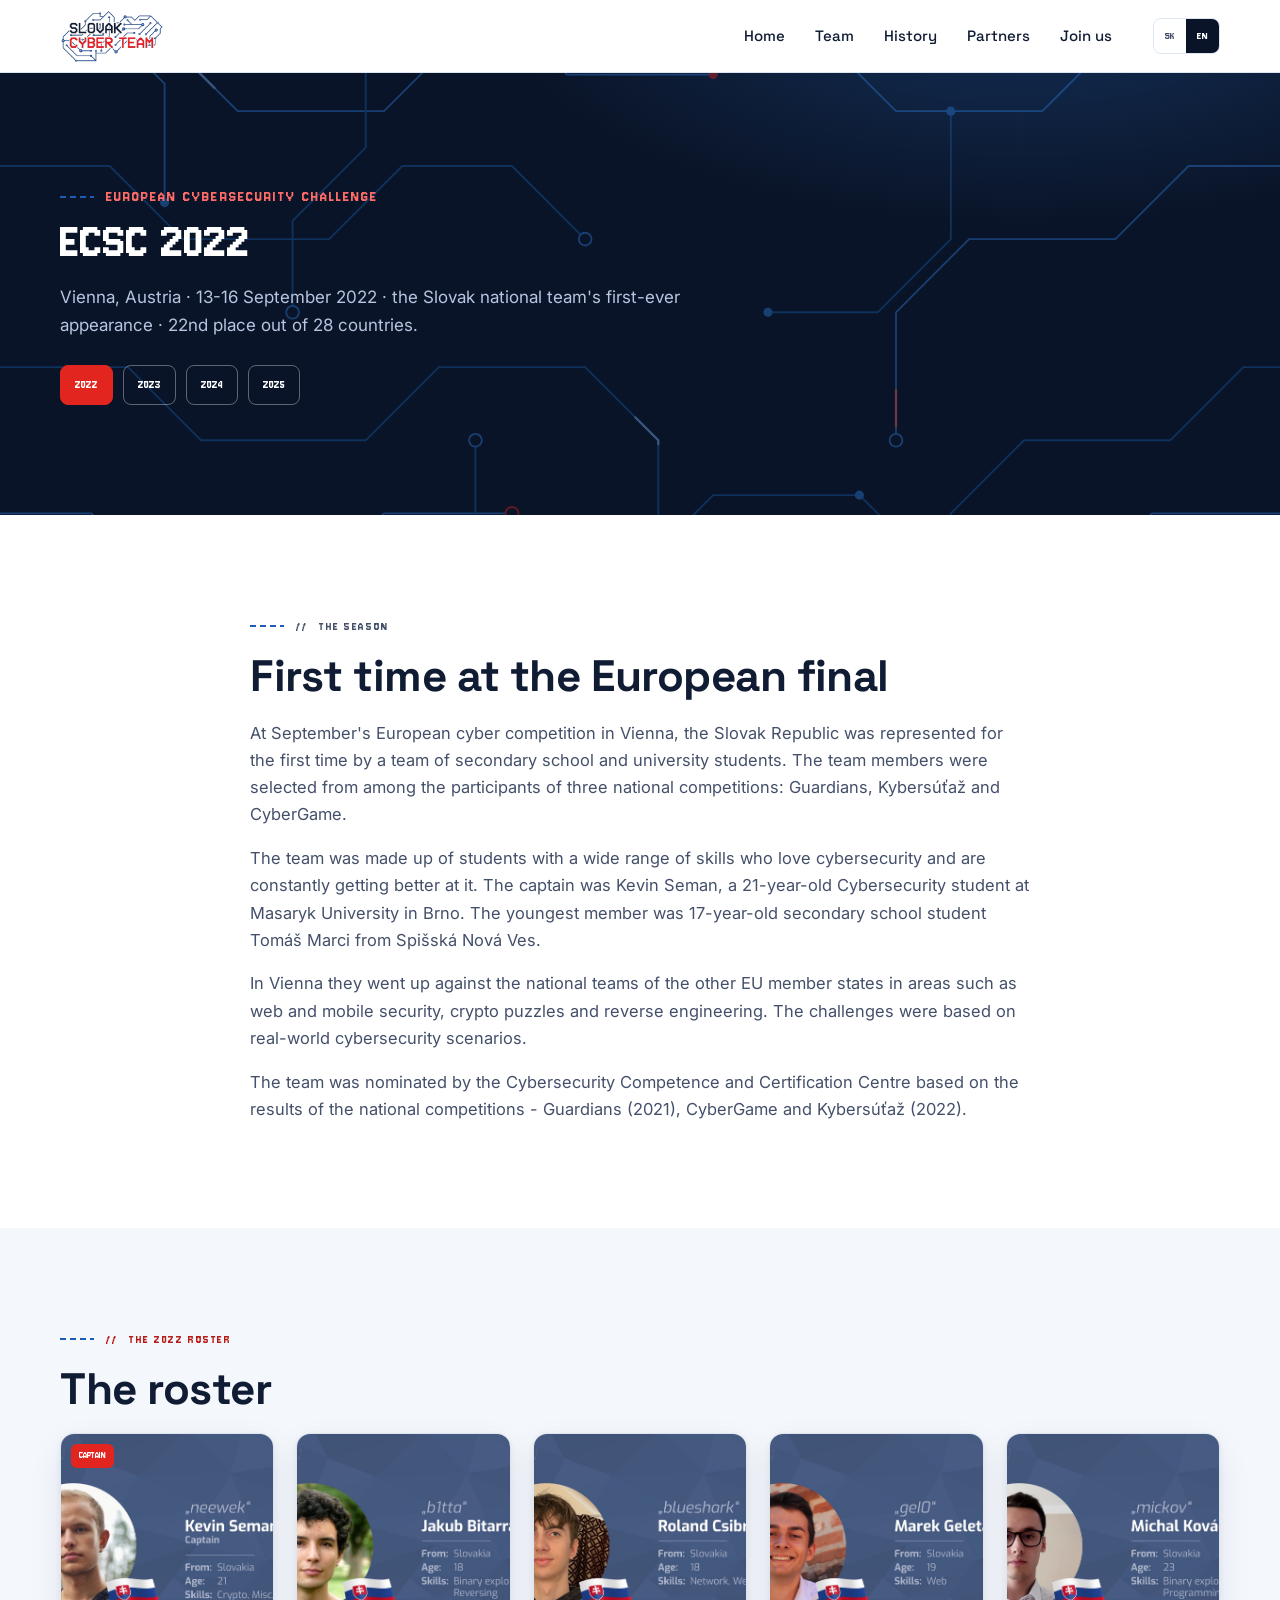
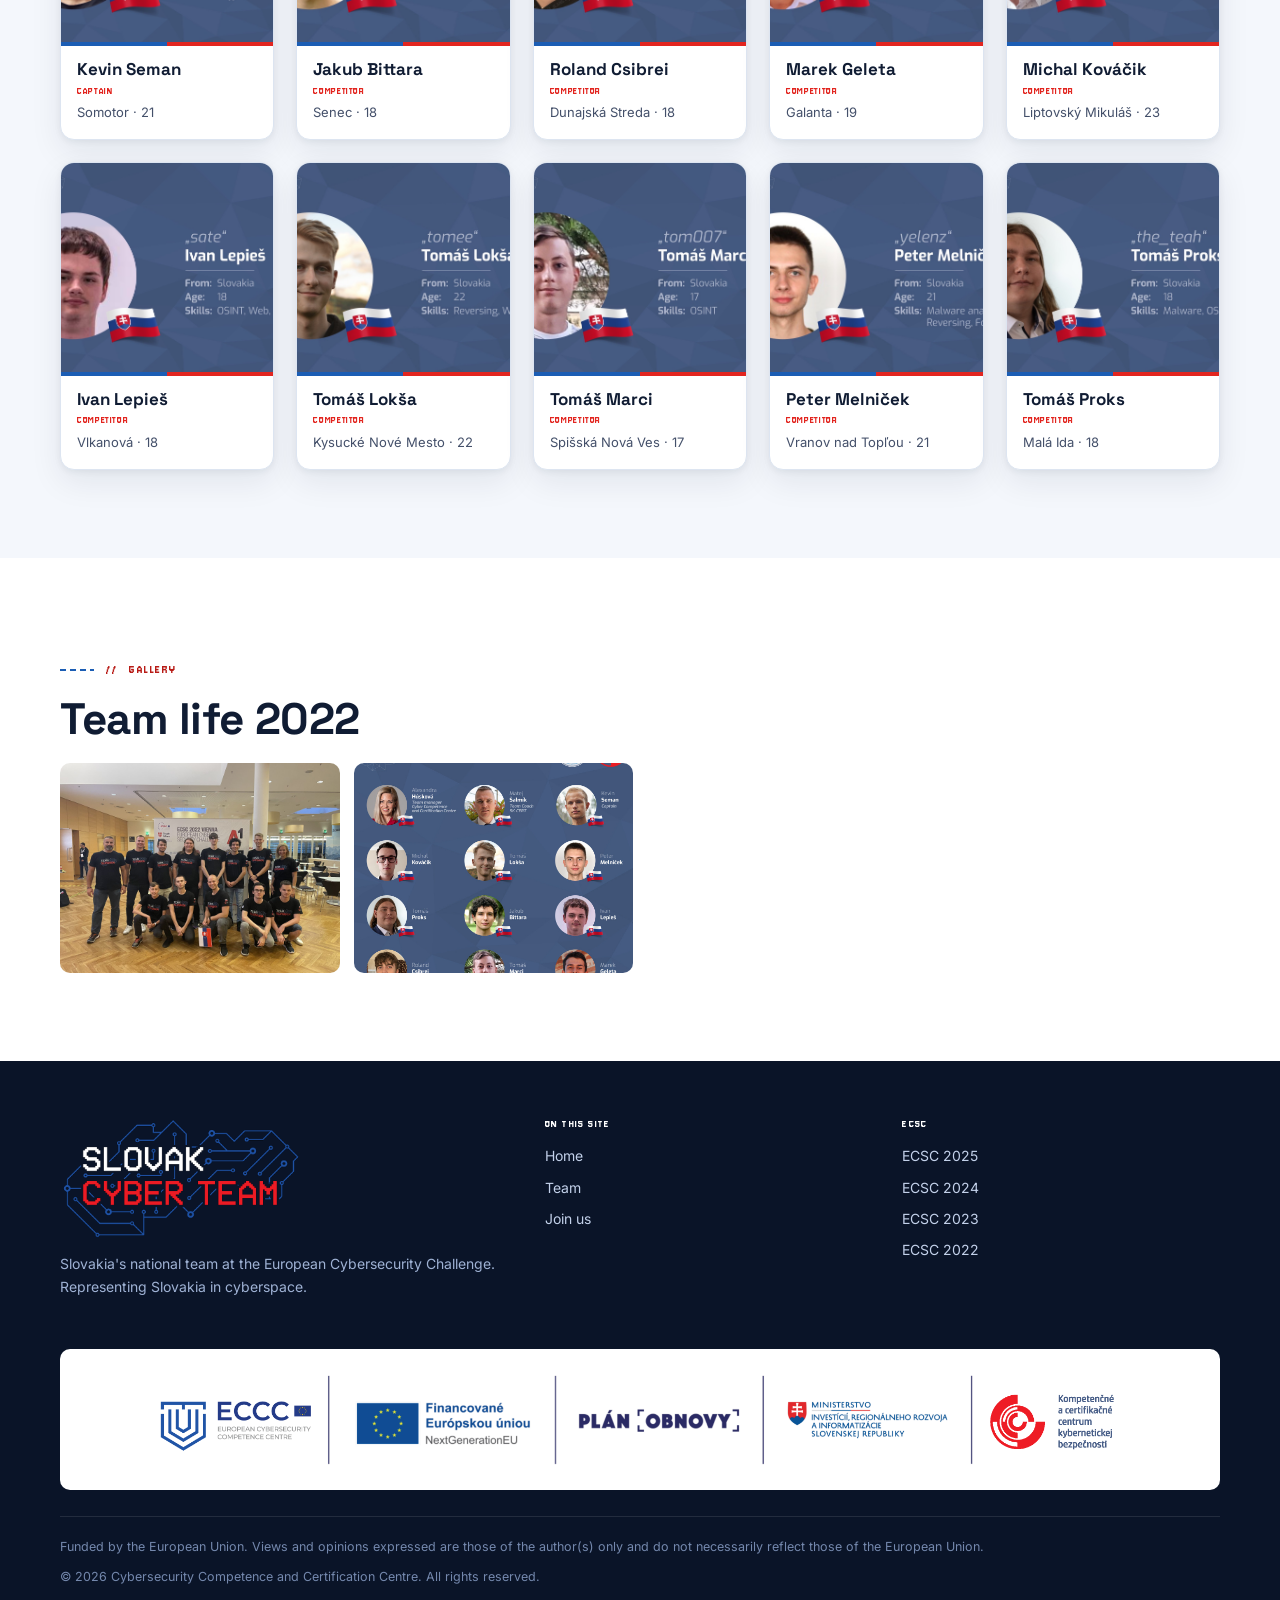
==== commit 80f03e7f: "Údržba skriptov a štýlov Co-Authored-By: Claude Fable 5 <noreply@anthropic.com> Claude-Session: http" ====
--- a/ecsc-2022.html
+++ b/ecsc-2022.html
@@ -172,6 +172,7 @@
   "foot.copy": "© 2026 Cybersecurity Competence and Certification Centre. All rights reserved."
 };
 </script>
+<script src="js/polyfill.js"></script>
 <script src="js/i18n.js"></script>
 <script src="js/main.js"></script>
 </body>
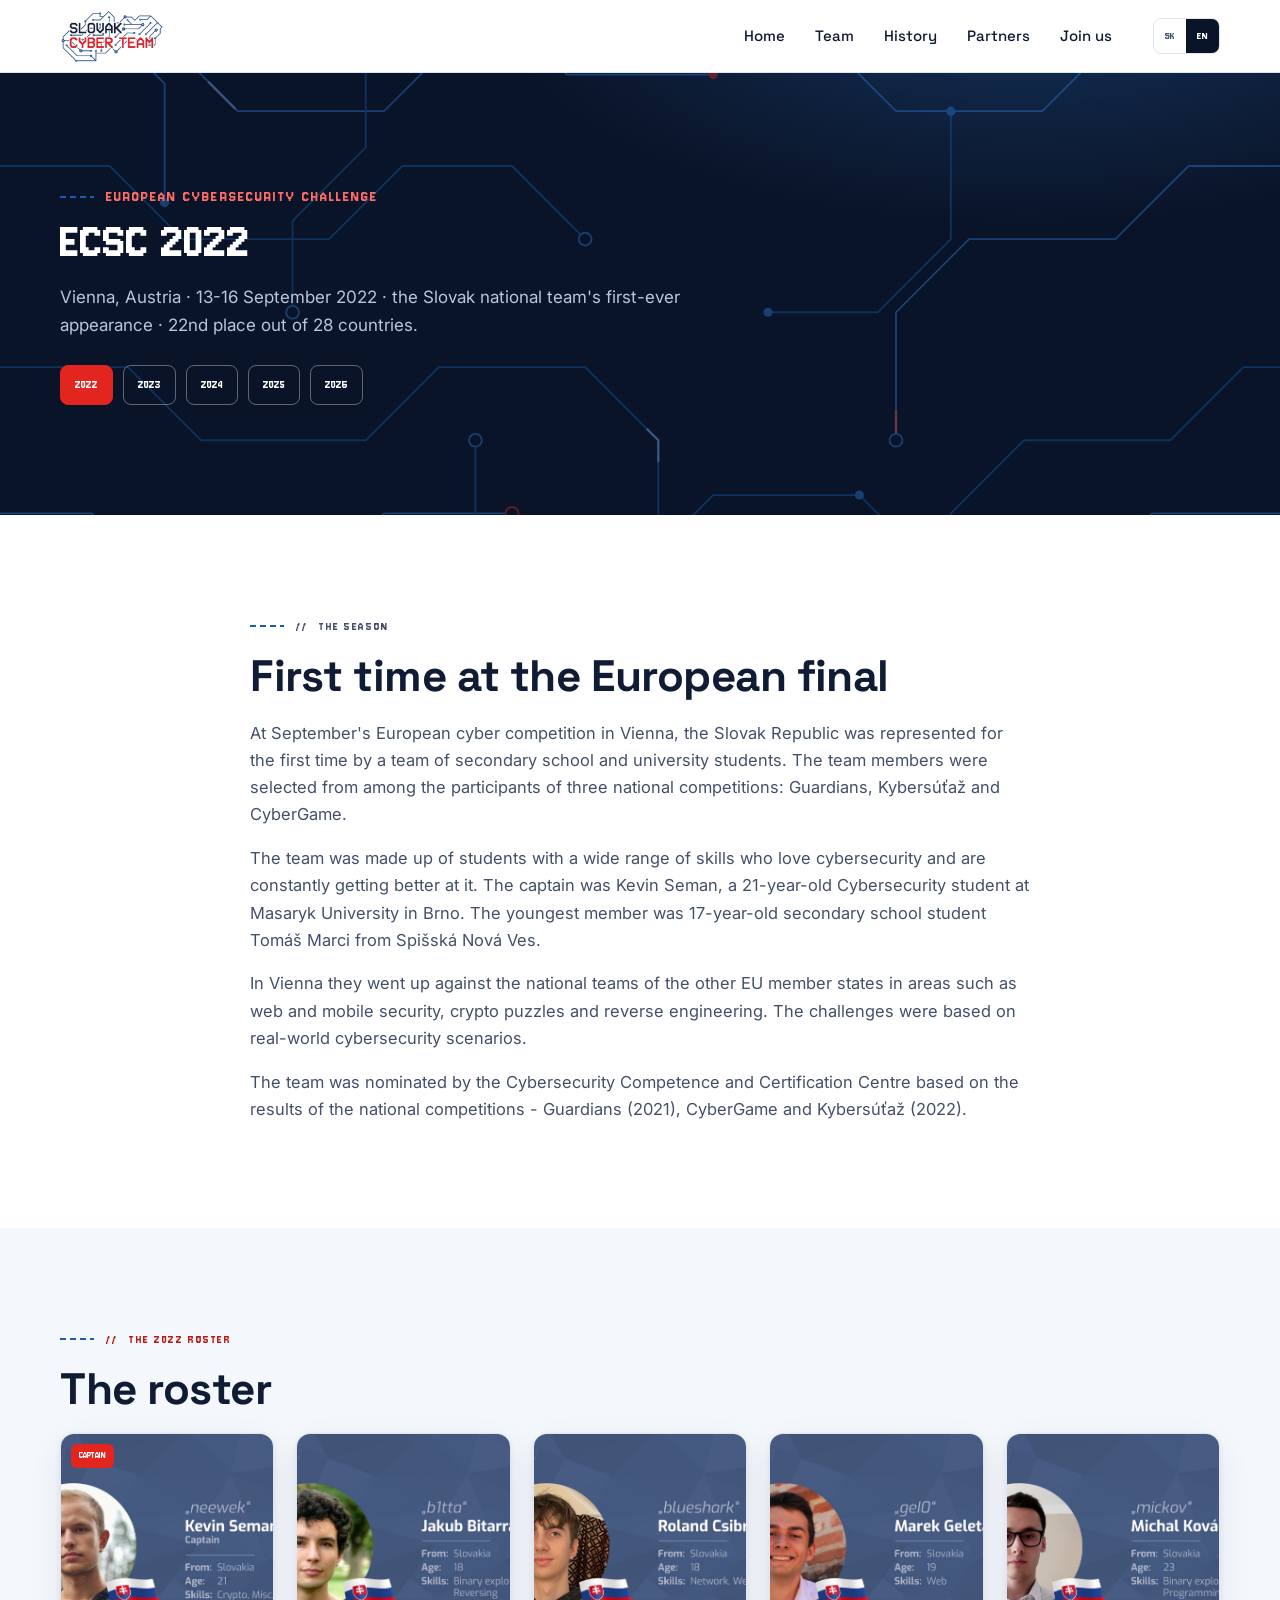
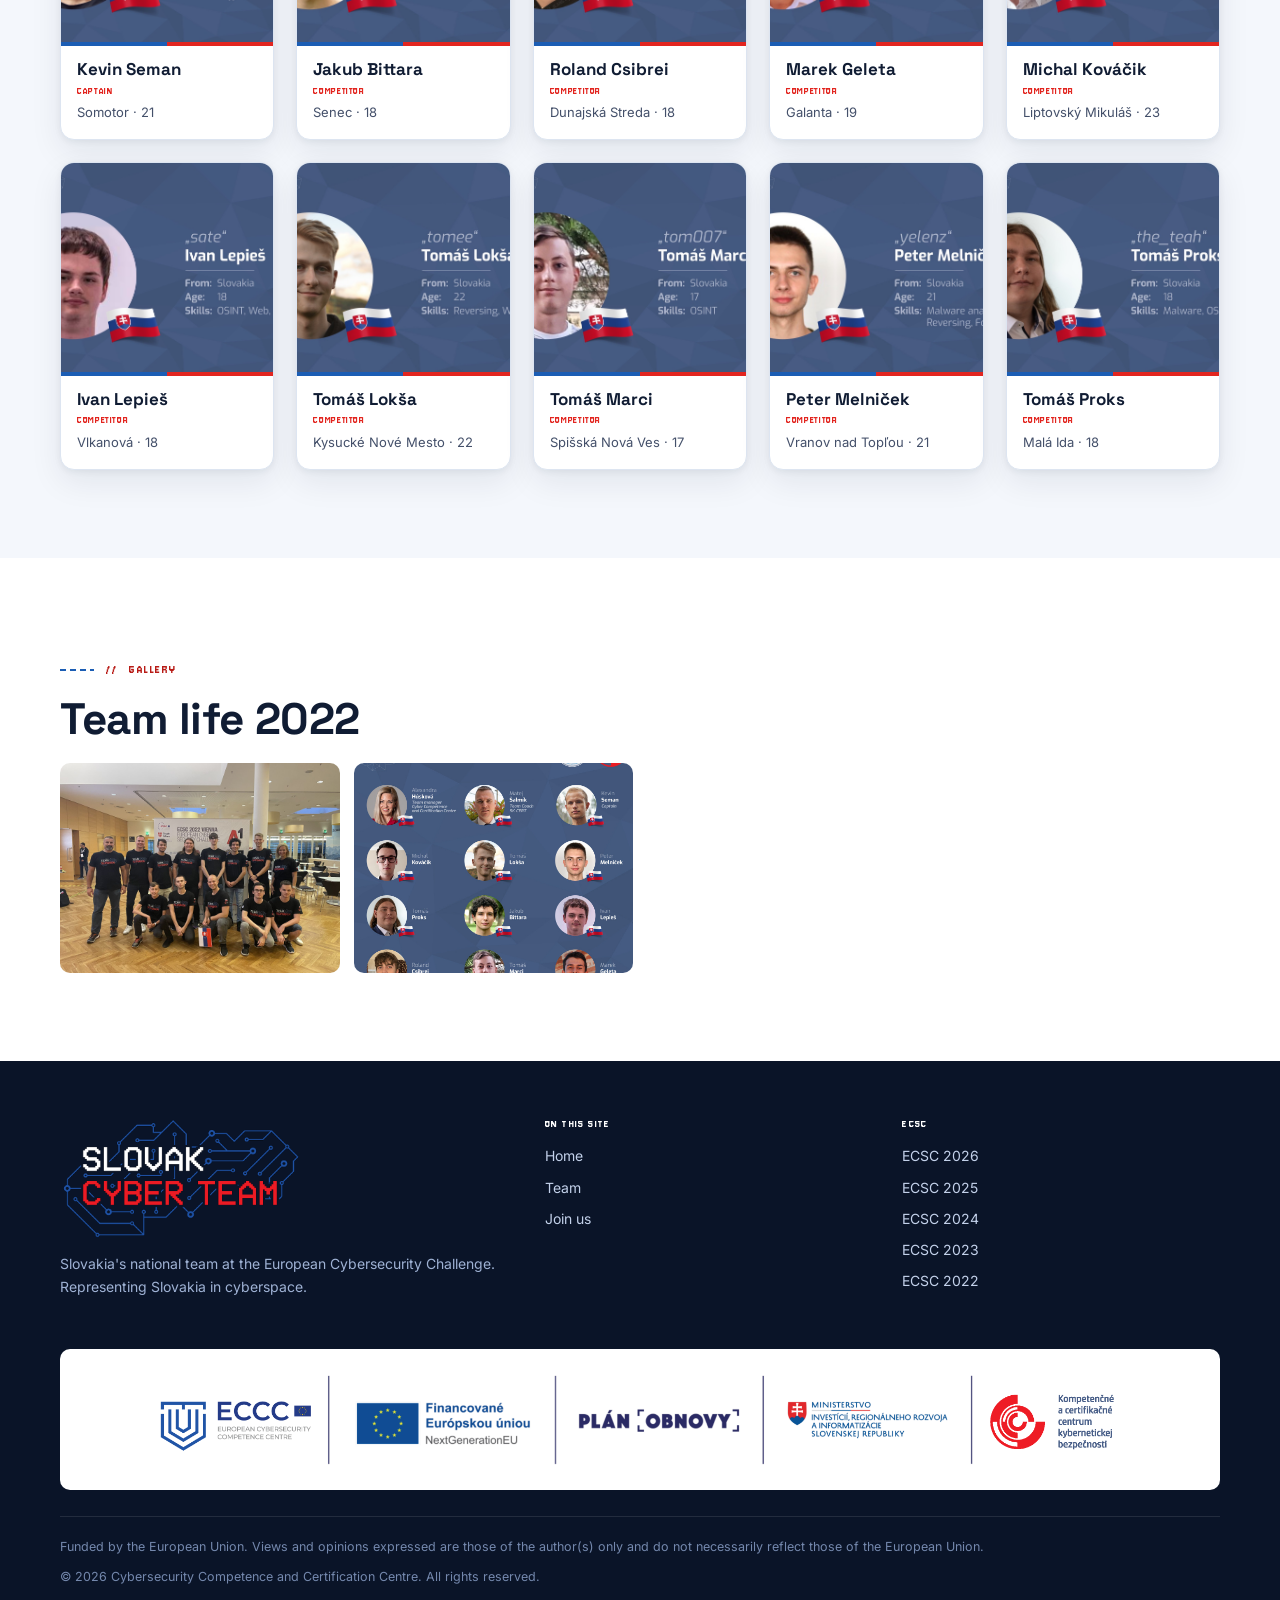
==== commit b82139a9: "Add the ECSC 2026 Bochum page and link it from the site ECSC 2026 runs from 12 to 16 October 2026 in" ====
--- a/ecsc-2022.html
+++ b/ecsc-2022.html
@@ -48,6 +48,7 @@
         <a href="ecsc-2023.html">2023</a>
         <a href="ecsc-2024.html">2024</a>
         <a href="ecsc-2025.html">2025</a>
+        <a href="ecsc-2026.html">2026</a>
       </nav>
     </div>
   </section>
@@ -112,6 +113,7 @@
       <div>
         <h3>ECSC</h3>
         <ul>
+          <li><a href="ecsc-2026.html">ECSC 2026</a></li>
           <li><a href="ecsc-2025.html">ECSC 2025</a></li>
           <li><a href="ecsc-2024.html">ECSC 2024</a></li>
           <li><a href="ecsc-2023.html">ECSC 2023</a></li>
--- a/css/style.css
+++ b/css/style.css
@@ -434,9 +434,41 @@
   inset: 0;
   opacity: 0;
   transition: opacity .12s ease;
+  /* opaque backdrop so transparent PNGs don't show the main photo through */
+  background: linear-gradient(160deg, #eef3fb, #e4ebf7);
 }
 .member:hover .member__photo-alt,
 .member:focus-visible .member__photo-alt { opacity: 1; }
+
+/* ---- cameo requests from the team thread ---- */
+/* Marcinčák: hue border; goes double-wide only when it keeps grid rows complete (see main.js) */
+.member--epic.epic-wide { grid-column: span 2; }
+.member--epic.epic-wide .member__photo { aspect-ratio: 2 / 1; }
+.member--epic {
+  outline: 3px solid transparent;
+  outline-offset: -1px;
+  transition: outline-color .2s ease, box-shadow .2s ease;
+}
+.member--epic:hover,
+.member--epic:focus-within {
+  animation: epic-hue 5s linear infinite;
+}
+@keyframes epic-hue {
+  0%   { outline-color: hsl(0 85% 55%);   box-shadow: 0 0 16px hsl(0 85% 55% / .35); }
+  25%  { outline-color: hsl(90 80% 42%);  box-shadow: 0 0 16px hsl(90 80% 42% / .35); }
+  50%  { outline-color: hsl(180 80% 42%); box-shadow: 0 0 16px hsl(180 80% 42% / .35); }
+  75%  { outline-color: hsl(270 80% 55%); box-shadow: 0 0 16px hsl(270 80% 55% / .35); }
+  100% { outline-color: hsl(360 85% 55%); box-shadow: 0 0 16px hsl(360 85% 55% / .35); }
+}
+
+/* Varga: alt photo sits above the main one on hover */
+.member--varga .member__photo-alt { z-index: 2; }
+
+/* Ondrejčák: banana cursor, toggled by clicking his card */
+.banana-cursor,
+.banana-cursor * {
+  cursor: url("data:image/svg+xml,%3Csvg xmlns='http://www.w3.org/2000/svg' width='32' height='32'%3E%3Ctext y='26' font-size='26'%3E%F0%9F%8D%8C%3C/text%3E%3C/svg%3E") 6 6, auto !important;
+}
 
 .member__body { padding: 14px 16px 16px; }
 .member__name { font-family: var(--font-head); font-weight: 700; font-size: 17px; margin: 0; }
@@ -638,6 +670,18 @@
   transition: opacity .2s, background .2s;
 }
 .gallery a:hover::after { opacity: 1; background: rgba(10, 20, 40, .45); }
+
+.gallery-video {
+  margin-bottom: 18px;
+  border-radius: 10px;
+  overflow: hidden;
+  background: #000;
+}
+.gallery-video video {
+  display: block;
+  width: 100%;
+  aspect-ratio: 16 / 9;
+}
 
 /* Lightbox */
 .lightbox {
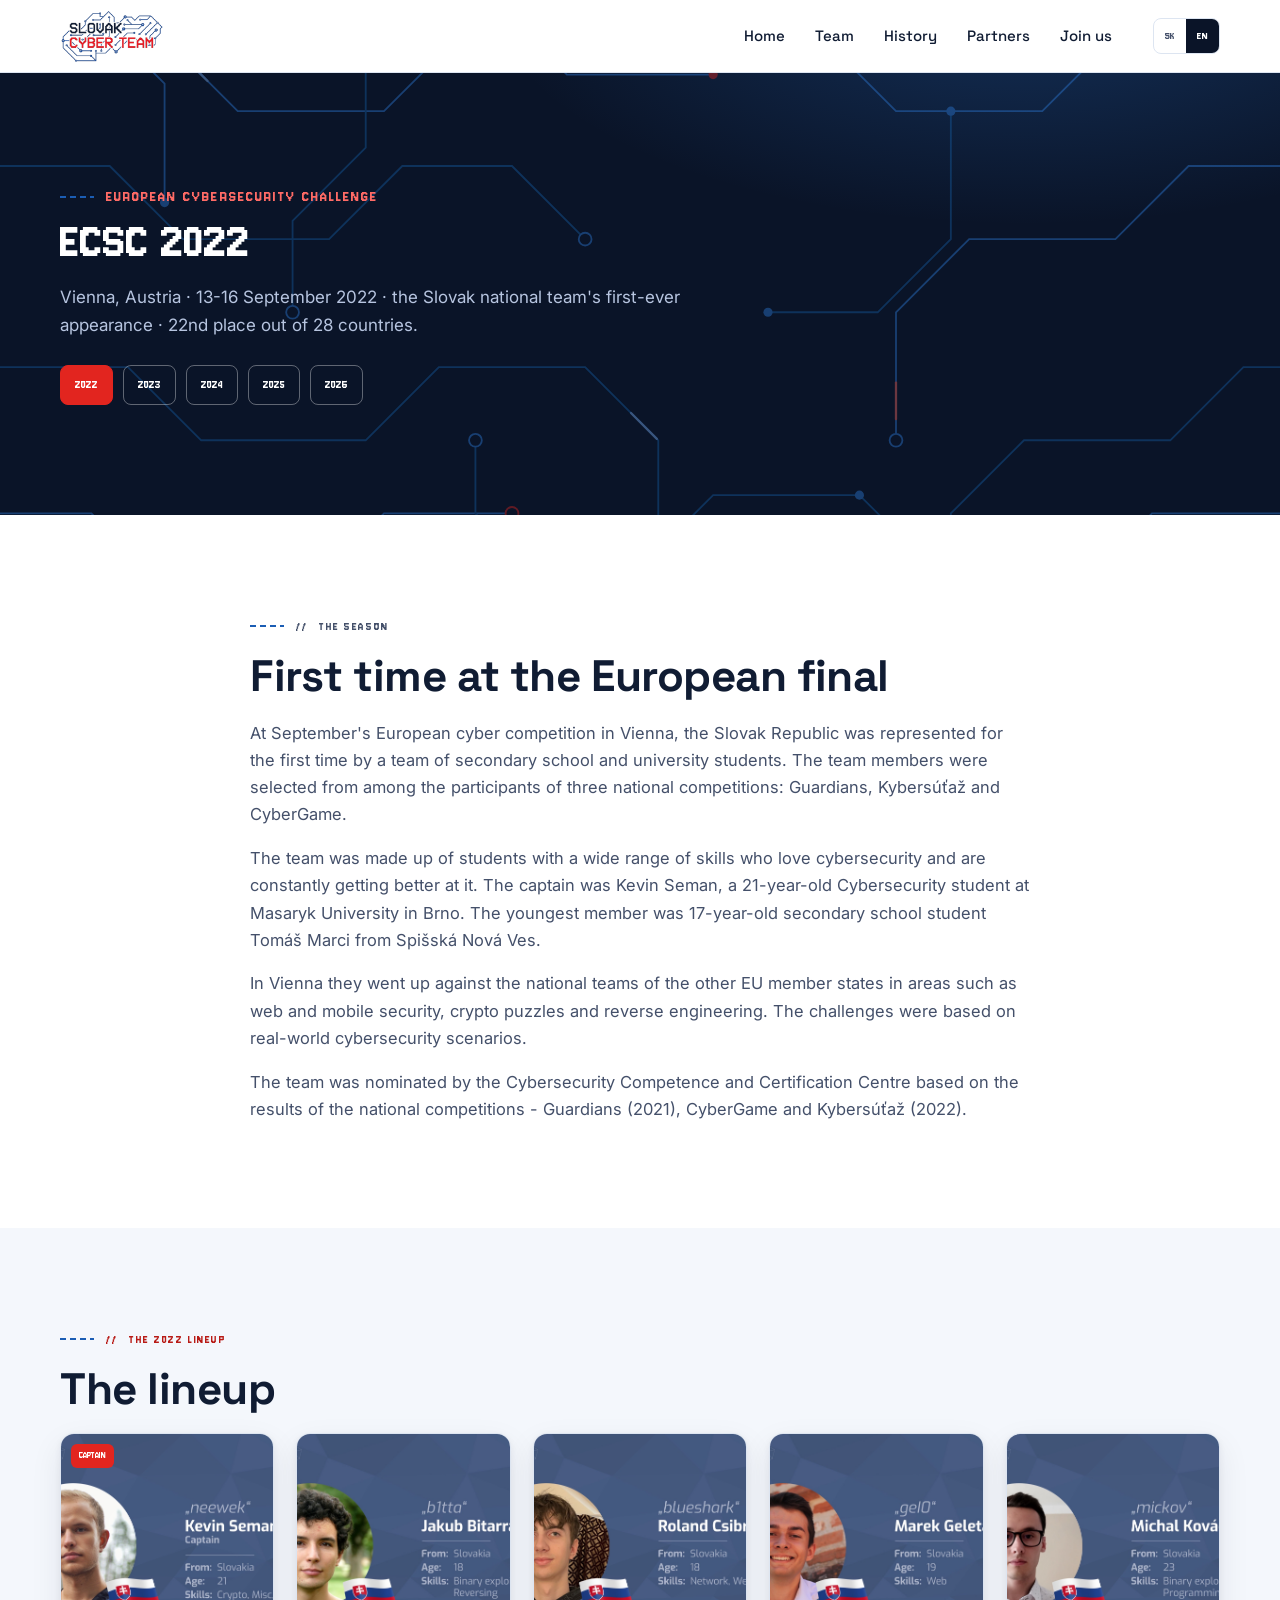
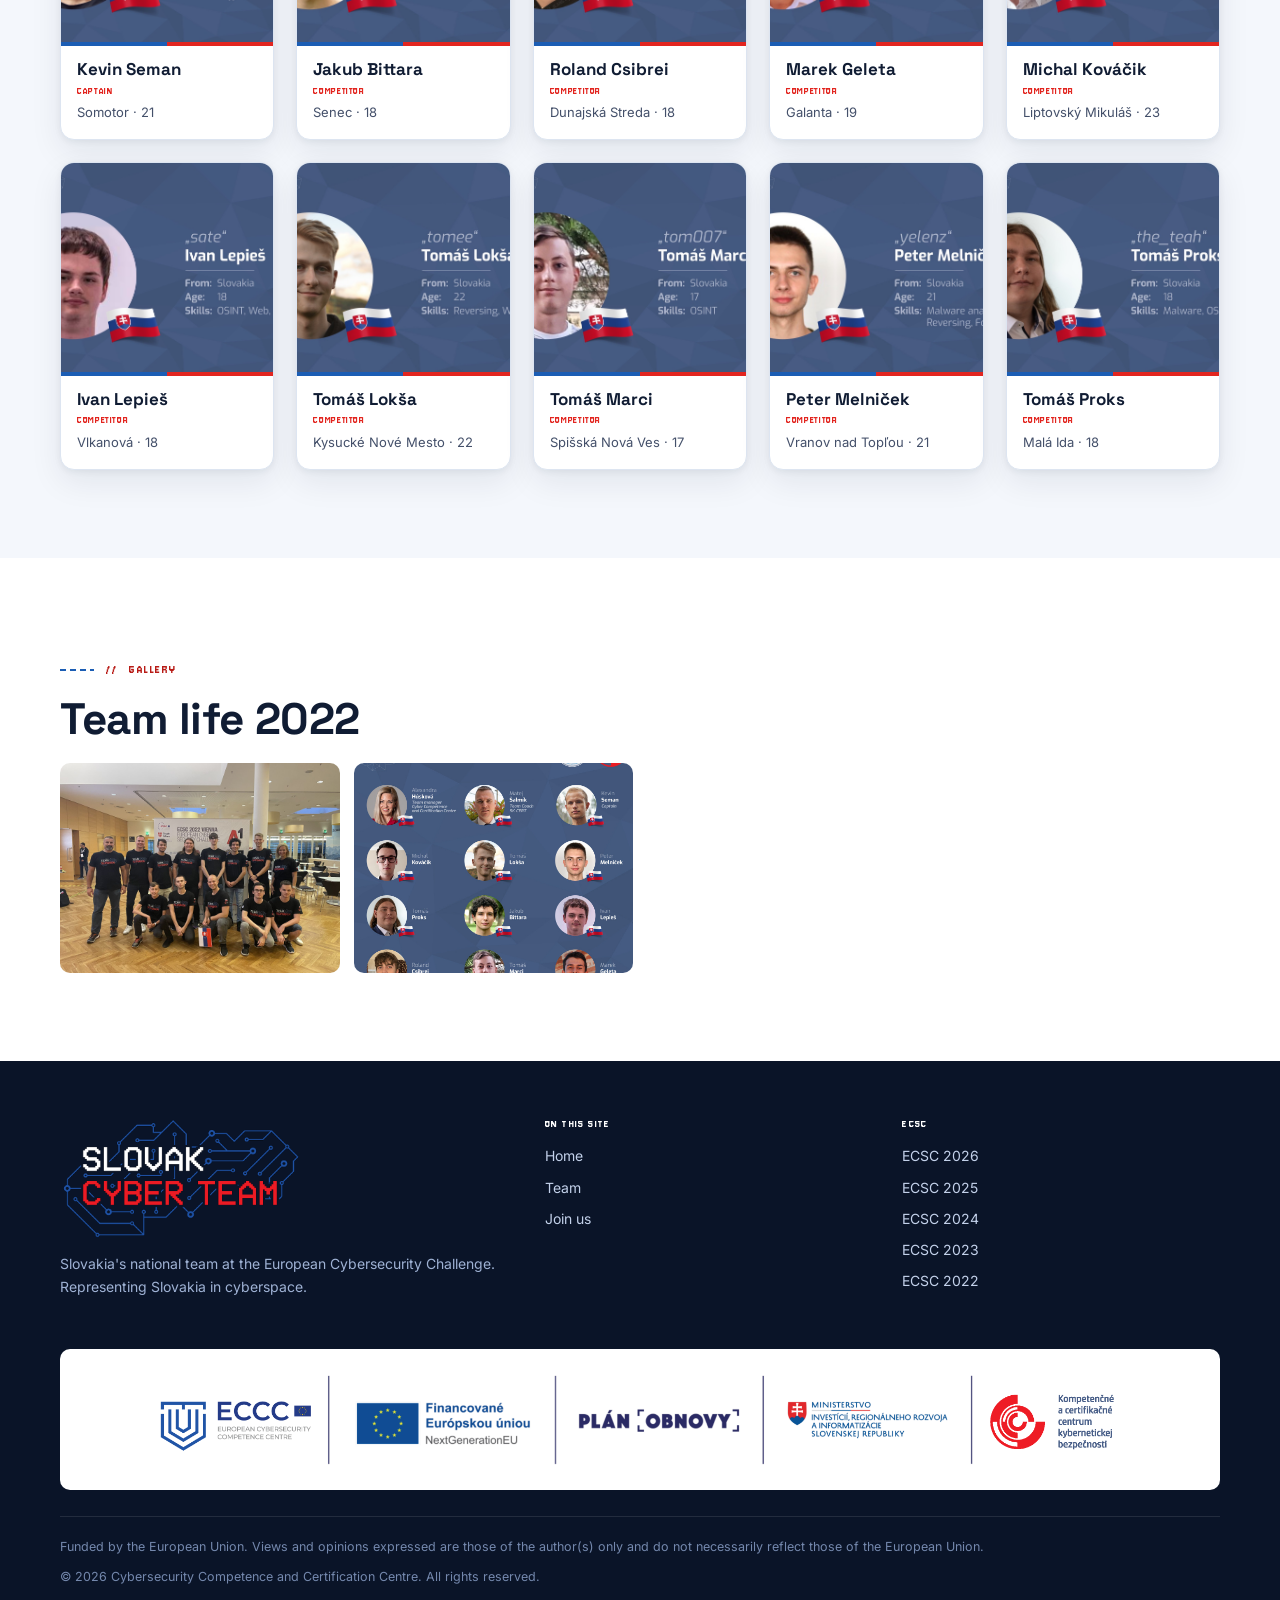
==== commit 4adfb700: "Apply ECSC 2026 feedback: lineup wording, coaches, candid photos Rework the ECSC 2026 content after " ====
--- a/ecsc-2022.html
+++ b/ecsc-2022.html
@@ -160,14 +160,14 @@
   "story.p2": "The team was made up of students with a wide range of skills who love cybersecurity and are constantly getting better at it. The captain was Kevin Seman, a 21-year-old Cybersecurity student at Masaryk University in Brno. The youngest member was 17-year-old secondary school student Tomáš Marci from Spišská Nová Ves.",
   "story.p3": "In Vienna they went up against the national teams of the other EU member states in areas such as web and mobile security, crypto puzzles and reverse engineering. The challenges were based on real-world cybersecurity scenarios.",
   "story.p4": "The team was nominated by the Cybersecurity Competence and Certification Centre based on the results of the national competitions - Guardians (2021), CyberGame and Kybersúťaž (2022).",
-  "roster.kicker": "the 2022 roster",
-  "roster.title": "The roster",
+  "roster.kicker": "the 2022 lineup",
+  "roster.title": "The lineup",
   "role.captain": "Captain",
   "role.competitor": "Competitor",
   "gal.kicker": "gallery",
   "gal.title": "Team life 2022",
   "alt.gal0": "Team Slovakia in front of the ECSC 2022 banner in Vienna",
-  "alt.gal1": "Official Slovak team roster for ECSC 2022",
+  "alt.gal1": "Official Slovak team lineup for ECSC 2022",
   "foot.about": "Slovakia's national team at the European Cybersecurity Challenge. Representing Slovakia in cyberspace.",
   "foot.site": "On this site",
   "foot.funding": "Funded by the European Union. Views and opinions expressed are those of the author(s) only and do not necessarily reflect those of the European Union.",
